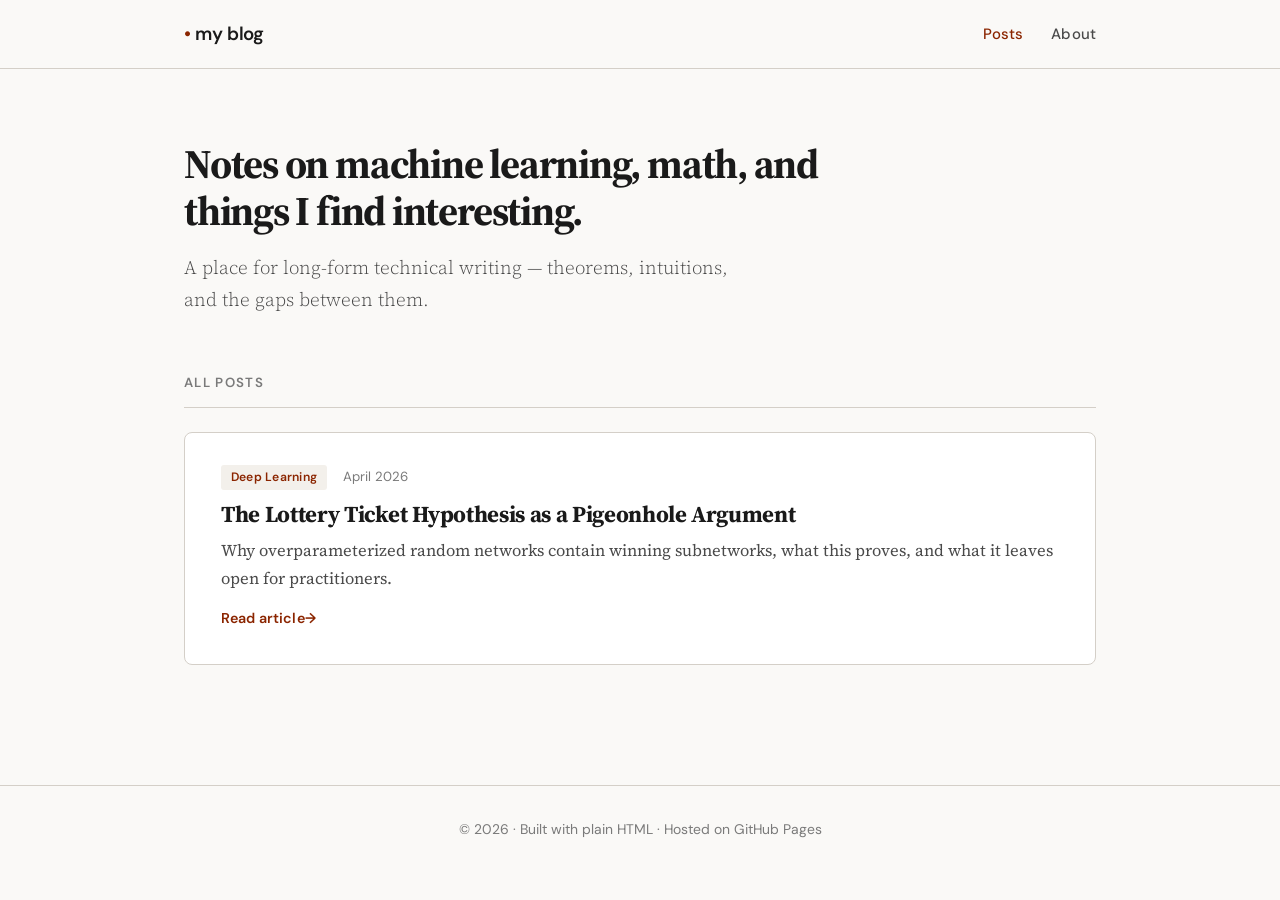
==== index.html @ fd7de135 "Initial blog setup" ====
<!DOCTYPE html>
<html lang="en">
<head>
  <meta charset="UTF-8">
  <meta name="viewport" content="width=device-width, initial-scale=1.0">
  <title>My Blog</title>
  <link rel="stylesheet" href="css/style.css">
</head>
<body>

  <!-- ═══ Header ═══ -->
  <header class="site-header">
    <div class="site-header-inner">
      <a href="index.html" class="site-logo"><span>&bull;</span> my blog</a>
      <nav>
        <ul class="site-nav">
          <li><a href="index.html" class="active">Posts</a></li>
          <li><a href="about.html">About</a></li>
        </ul>
      </nav>
    </div>
  </header>

  <!-- ═══ Hero ═══ -->
  <main class="page-container">
    <section class="hero">
      <h1>Notes on machine learning, math, and things I find interesting.</h1>
      <p>A place for long-form technical writing — theorems, intuitions, and the gaps between them.</p>
    </section>

    <!-- ═══ Posts ═══ -->
    <section class="posts-section">
      <div class="posts-section-title">All Posts</div>

      <!-- POST 1 -->
      <a href="posts/lottery-ticket-hypothesis.html" class="post-card">
        <div class="post-card-meta">
          <span class="post-card-tag">Deep Learning</span>
          <span>April 2026</span>
        </div>
        <h2>The Lottery Ticket Hypothesis as a Pigeonhole Argument</h2>
        <p>Why overparameterized random networks contain winning subnetworks, what this proves, and what it leaves open for practitioners.</p>
        <span class="read-more">Read article</span>
      </a>

      <!--
      ═══════════════════════════════════════════════════
       HOW TO ADD A NEW POST:
       1. Create a new .html file in the posts/ folder
       2. Copy the template from posts/_template.html
       3. Add a new <a class="post-card"> block here
       Example:

      <a href="posts/your-new-post.html" class="post-card">
        <div class="post-card-meta">
          <span class="post-card-tag">Topic</span>
          <span>Month Year</span>
        </div>
        <h2>Your Post Title</h2>
        <p>A short description of the post.</p>
        <span class="read-more">Read article</span>
      </a>
      ═══════════════════════════════════════════════════
      -->

    </section>
  </main>

  <!-- ═══ Footer ═══ -->
  <footer class="site-footer">
    &copy; 2026 &middot; Built with plain HTML &middot; Hosted on GitHub Pages
  </footer>

</body>
</html>
---- css/style.css ----
@import url('https://fonts.googleapis.com/css2?family=Source+Serif+4:ital,opsz,wght@0,8..60,300;0,8..60,400;0,8..60,600;0,8..60,700;1,8..60,300;1,8..60,400&family=JetBrains+Mono:wght@400&family=DM+Sans:wght@400;500;600&display=swap');

/* ── Reset & Variables ─────────────────────────────────── */
:root {
  --bg: #faf9f7;
  --fg: #1a1a1a;
  --fg-secondary: #4a4a4a;
  --fg-muted: #7a7a7a;
  --accent: #8b2500;
  --accent-hover: #a63000;
  --border: #d4cfc8;
  --card-bg: #ffffff;
  --card-shadow: 0 1px 3px rgba(0,0,0,0.04), 0 4px 12px rgba(0,0,0,0.03);
  --card-shadow-hover: 0 2px 8px rgba(0,0,0,0.06), 0 8px 24px rgba(0,0,0,0.06);
  --theorem-bg: #f3f0eb;
  --remark-bg: #eef2f7;
  --warning-bg: #fef3eb;
  --warning-border: #d97706;
  --serif: 'Source Serif 4', 'Georgia', serif;
  --sans: 'DM Sans', system-ui, sans-serif;
  --mono: 'JetBrains Mono', monospace;
  --content-width: 720px;
  --page-width: 960px;
}

*, *::before, *::after { margin: 0; padding: 0; box-sizing: border-box; }

body {
  font-family: var(--serif);
  background: var(--bg);
  color: var(--fg);
  font-size: 17px;
  line-height: 1.72;
  -webkit-font-smoothing: antialiased;
}

a { color: var(--accent); text-decoration: none; transition: color 0.2s; }
a:hover { color: var(--accent-hover); }

/* ── Site Header ───────────────────────────────────────── */
.site-header {
  border-bottom: 1px solid var(--border);
  background: var(--bg);
  position: sticky;
  top: 0;
  z-index: 100;
  backdrop-filter: blur(12px);
  -webkit-backdrop-filter: blur(12px);
}

.site-header-inner {
  max-width: var(--page-width);
  margin: 0 auto;
  padding: 18px 24px;
  display: flex;
  align-items: center;
  justify-content: space-between;
}

.site-logo {
  font-family: var(--sans);
  font-weight: 600;
  font-size: 1.1em;
  color: var(--fg);
  letter-spacing: -0.02em;
}

.site-logo span { color: var(--accent); }

.site-nav {
  display: flex;
  gap: 28px;
  list-style: none;
}

.site-nav a {
  font-family: var(--sans);
  font-size: 0.88em;
  font-weight: 500;
  color: var(--fg-secondary);
  letter-spacing: 0.01em;
  transition: color 0.2s;
}

.site-nav a:hover,
.site-nav a.active { color: var(--accent); }

/* ── Homepage ──────────────────────────────────────────── */
.page-container {
  max-width: var(--page-width);
  margin: 0 auto;
  padding: 0 24px;
}

.hero {
  padding: 72px 0 56px;
  max-width: var(--content-width);
}

.hero h1 {
  font-size: 2.4em;
  font-weight: 700;
  line-height: 1.15;
  letter-spacing: -0.03em;
  margin-bottom: 16px;
}

.hero p {
  font-size: 1.12em;
  color: var(--fg-secondary);
  font-weight: 300;
  line-height: 1.7;
  max-width: 560px;
}

/* ── Post Cards ────────────────────────────────────────── */
.posts-section {
  padding-bottom: 100px;
}

.posts-section-title {
  font-family: var(--sans);
  font-size: 0.78em;
  font-weight: 600;
  text-transform: uppercase;
  letter-spacing: 0.1em;
  color: var(--fg-muted);
  margin-bottom: 24px;
  padding-bottom: 12px;
  border-bottom: 1px solid var(--border);
}

.post-card {
  display: block;
  background: var(--card-bg);
  border: 1px solid var(--border);
  border-radius: 8px;
  padding: 32px 36px;
  margin-bottom: 20px;
  transition: box-shadow 0.25s ease, border-color 0.25s ease, transform 0.25s ease;
  text-decoration: none;
  color: inherit;
}

.post-card:hover {
  box-shadow: var(--card-shadow-hover);
  border-color: #c4b8a8;
  transform: translateY(-2px);
  color: inherit;
}

.post-card-meta {
  font-family: var(--sans);
  font-size: 0.78em;
  color: var(--fg-muted);
  margin-bottom: 10px;
  display: flex;
  gap: 16px;
  align-items: center;
}

.post-card-tag {
  background: var(--theorem-bg);
  color: var(--accent);
  padding: 2px 10px;
  border-radius: 3px;
  font-weight: 600;
  font-size: 0.92em;
  letter-spacing: 0.02em;
}

.post-card h2 {
  font-size: 1.35em;
  font-weight: 700;
  line-height: 1.3;
  letter-spacing: -0.015em;
  margin-bottom: 8px;
  color: var(--fg);
}

.post-card p {
  color: var(--fg-secondary);
  font-size: 0.97em;
  line-height: 1.65;
}

.post-card .read-more {
  display: inline-block;
  margin-top: 14px;
  font-family: var(--sans);
  font-size: 0.84em;
  font-weight: 600;
  color: var(--accent);
  letter-spacing: 0.01em;
}

.post-card .read-more::after {
  content: ' →';
  transition: transform 0.2s;
  display: inline-block;
}

.post-card:hover .read-more::after {
  transform: translateX(4px);
}

/* ── Article Page ──────────────────────────────────────── */
.article-container {
  max-width: var(--content-width);
  margin: 0 auto;
  padding: 60px 24px 120px;
}

.article-header {
  margin-bottom: 48px;
}

.article-back {
  font-family: var(--sans);
  font-size: 0.84em;
  font-weight: 500;
  color: var(--fg-muted);
  display: inline-flex;
  align-items: center;
  gap: 6px;
  margin-bottom: 32px;
  transition: color 0.2s;
}

.article-back:hover { color: var(--accent); }

.article-header h1 {
  font-size: 2em;
  font-weight: 700;
  line-height: 1.2;
  margin-bottom: 8px;
  letter-spacing: -0.02em;
}

.article-header .subtitle {
  font-size: 1.05em;
  font-style: italic;
  color: var(--fg-secondary);
  margin-bottom: 20px;
  font-weight: 300;
}

.article-header .article-meta {
  font-family: var(--sans);
  font-size: 0.82em;
  color: var(--fg-muted);
  display: flex;
  gap: 20px;
}

/* ── Article Content (from your existing styles) ───────── */
.article-content h2 {
  font-size: 1.35em;
  font-weight: 700;
  margin-top: 52px;
  margin-bottom: 16px;
  color: var(--fg);
  letter-spacing: -0.01em;
  padding-bottom: 6px;
  border-bottom: 1px solid var(--border);
}

.article-content h2 .section-num {
  color: var(--accent);
  margin-right: 6px;
}

.article-content h3 {
  font-size: 1.08em;
  font-weight: 600;
  margin-top: 32px;
  margin-bottom: 10px;
}

.article-content p { margin-bottom: 16px; }

.article-content .theorem,
.article-content .definition,
.article-content .remark,
.article-content .warning-box {
  padding: 20px 24px;
  margin: 24px 0;
  border-radius: 4px;
}

.article-content .theorem {
  background: var(--theorem-bg);
  border-left: 3px solid var(--accent);
}

.article-content .theorem-title,
.article-content .definition-title,
.article-content .remark-title,
.article-content .warning-title {
  font-weight: 700;
  font-size: 0.92em;
  text-transform: uppercase;
  letter-spacing: 0.06em;
  margin-bottom: 10px;
}

.article-content .theorem .theorem-title { color: var(--accent); }

.article-content .definition {
  background: var(--theorem-bg);
  border-left: 3px solid #4a6741;
}
.article-content .definition .definition-title { color: #4a6741; }

.article-content .remark {
  background: var(--remark-bg);
  border-left: 3px solid #3b5998;
}
.article-content .remark .remark-title { color: #3b5998; }

.article-content .warning-box {
  background: var(--warning-bg);
  border-left: 3px solid var(--warning-border);
}
.article-content .warning-box .warning-title { color: var(--warning-border); }

.article-content blockquote {
  border-left: 3px solid var(--border);
  padding-left: 20px;
  margin: 20px 0;
  color: var(--fg-secondary);
  font-style: italic;
}

.article-content .equation-block {
  margin: 20px 0;
  overflow-x: auto;
  text-align: center;
  padding: 8px 0;
}

.article-content .ref {
  font-size: 0.88em;
  color: var(--fg-secondary);
}

.article-content .chain {
  text-align: center;
  margin: 24px 0;
  padding: 16px;
  background: var(--theorem-bg);
  border-radius: 4px;
  overflow-x: auto;
}

.article-content .toc {
  background: var(--theorem-bg);
  padding: 20px 28px;
  border-radius: 4px;
  margin: 28px 0 40px;
}

.article-content .toc-title {
  font-weight: 700;
  font-size: 0.88em;
  text-transform: uppercase;
  letter-spacing: 0.06em;
  margin-bottom: 10px;
  color: var(--accent);
}

.article-content .toc ol {
  list-style: none;
  counter-reset: toc-counter;
  padding-left: 0;
}

.article-content .toc li {
  counter-increment: toc-counter;
  margin-bottom: 4px;
  font-size: 0.95em;
  color: var(--fg-secondary);
}

.article-content .toc li::before {
  content: counter(toc-counter) ". ";
  color: var(--accent);
  font-weight: 600;
}

.article-content .references {
  margin-top: 52px;
  padding-top: 20px;
  border-top: 1px solid var(--border);
  font-size: 0.9em;
  line-height: 1.65;
  color: var(--fg-secondary);
}

.article-content .references p { margin-bottom: 8px; }
.article-content .references .ref-key { font-weight: 600; color: var(--fg); }

em { font-style: italic; }
strong { font-weight: 600; }

.katex-display { margin: 12px 0 !important; }
.katex { font-size: 1.05em; }

/* ── Footer ────────────────────────────────────────────── */
.site-footer {
  border-top: 1px solid var(--border);
  padding: 32px 24px;
  text-align: center;
  font-family: var(--sans);
  font-size: 0.82em;
  color: var(--fg-muted);
}

/* ── Responsive ────────────────────────────────────────── */
@media (max-width: 600px) {
  .hero { padding: 48px 0 36px; }
  .hero h1 { font-size: 1.8em; }
  .article-container { padding: 32px 16px 80px; }
  .article-header h1 { font-size: 1.6em; }
  .article-content h2 { font-size: 1.15em; }
  body { font-size: 16px; }
  .article-content .theorem,
  .article-content .definition,
  .article-content .remark,
  .article-content .warning-box { padding: 16px; }
  .post-card { padding: 24px 20px; }
  .site-nav { gap: 16px; }
}
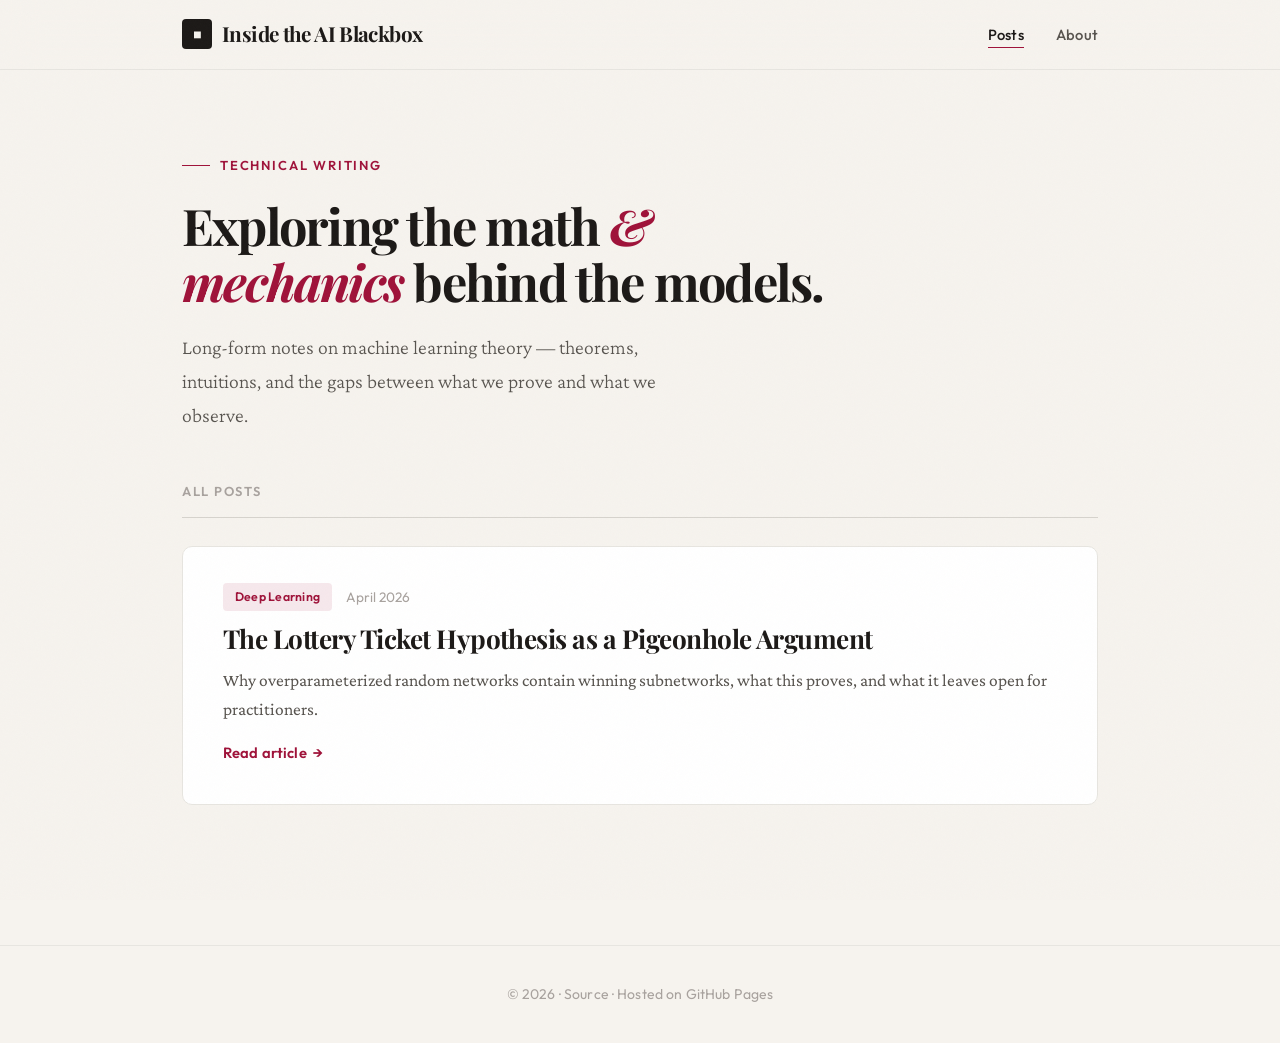
==== commit d56082ac: "New blog setup" ====
--- a/index.html
+++ b/index.html
@@ -3,7 +3,7 @@
 <head>
   <meta charset="UTF-8">
   <meta name="viewport" content="width=device-width, initial-scale=1.0">
-  <title>My Blog</title>
+  <title>Inside the AI Blackbox</title>
   <link rel="stylesheet" href="css/style.css">
 </head>
 <body>
@@ -11,7 +11,10 @@
   <!-- ═══ Header ═══ -->
   <header class="site-header">
     <div class="site-header-inner">
-      <a href="index.html" class="site-logo"><span>&bull;</span> my blog</a>
+      <a href="index.html" class="site-logo">
+        <span class="logo-box">■</span>
+        Inside the AI Blackbox
+      </a>
       <nav>
         <ul class="site-nav">
           <li><a href="index.html" class="active">Posts</a></li>
@@ -24,8 +27,9 @@
   <!-- ═══ Hero ═══ -->
   <main class="page-container">
     <section class="hero">
-      <h1>Notes on machine learning, math, and things I find interesting.</h1>
-      <p>A place for long-form technical writing — theorems, intuitions, and the gaps between them.</p>
+      <div class="hero-label">Technical Writing</div>
+      <h1>Exploring the math <em>&amp; mechanics</em> behind the models.</h1>
+      <p>Long-form notes on machine learning theory — theorems, intuitions, and the gaps between what we prove and what we observe.</p>
     </section>
 
     <!-- ═══ Posts ═══ -->
@@ -40,15 +44,16 @@
         </div>
         <h2>The Lottery Ticket Hypothesis as a Pigeonhole Argument</h2>
         <p>Why overparameterized random networks contain winning subnetworks, what this proves, and what it leaves open for practitioners.</p>
-        <span class="read-more">Read article</span>
+        <span class="read-more">Read article <span class="arrow">→</span></span>
       </a>
 
       <!--
       ═══════════════════════════════════════════════════
        HOW TO ADD A NEW POST:
        1. Create a new .html file in the posts/ folder
-       2. Copy the template from posts/_template.html
-       3. Add a new <a class="post-card"> block here
+          (copy posts/_template.html as a starting point)
+       2. Add a new <a class="post-card"> block here
+
        Example:
 
       <a href="posts/your-new-post.html" class="post-card">
@@ -58,7 +63,7 @@
         </div>
         <h2>Your Post Title</h2>
         <p>A short description of the post.</p>
-        <span class="read-more">Read article</span>
+        <span class="read-more">Read article <span class="arrow">→</span></span>
       </a>
       ═══════════════════════════════════════════════════
       -->
@@ -68,8 +73,9 @@
 
   <!-- ═══ Footer ═══ -->
   <footer class="site-footer">
-    &copy; 2026 &middot; Built with plain HTML &middot; Hosted on GitHub Pages
+    &copy; 2026 · <a href="https://github.com/masrour-aymane/inside-the-ai-blackbox">Source</a> · Hosted on GitHub Pages
   </footer>
 
+  <script src="js/main.js"></script>
 </body>
 </html>
--- a/css/style.css
+++ b/css/style.css
@@ -1,268 +1,452 @@
-@import url('https://fonts.googleapis.com/css2?family=Source+Serif+4:ital,opsz,wght@0,8..60,300;0,8..60,400;0,8..60,600;0,8..60,700;1,8..60,300;1,8..60,400&family=JetBrains+Mono:wght@400&family=DM+Sans:wght@400;500;600&display=swap');
-
-/* ── Reset & Variables ─────────────────────────────────── */
+@import url('https://fonts.googleapis.com/css2?family=Playfair+Display:ital,wght@0,400;0,600;0,700;0,800;1,400;1,600&family=Crimson+Pro:ital,wght@0,300;0,400;0,500;0,600;1,300;1,400&family=JetBrains+Mono:wght@400;500&family=Outfit:wght@400;500;600&display=swap');
+
+/* ══════════════════════════════════════════════════════════
+   DESIGN TOKENS
+   ══════════════════════════════════════════════════════════ */
 :root {
-  --bg: #faf9f7;
-  --fg: #1a1a1a;
-  --fg-secondary: #4a4a4a;
-  --fg-muted: #7a7a7a;
-  --accent: #8b2500;
-  --accent-hover: #a63000;
-  --border: #d4cfc8;
-  --card-bg: #ffffff;
-  --card-shadow: 0 1px 3px rgba(0,0,0,0.04), 0 4px 12px rgba(0,0,0,0.03);
-  --card-shadow-hover: 0 2px 8px rgba(0,0,0,0.06), 0 8px 24px rgba(0,0,0,0.06);
-  --theorem-bg: #f3f0eb;
-  --remark-bg: #eef2f7;
-  --warning-bg: #fef3eb;
-  --warning-border: #d97706;
-  --serif: 'Source Serif 4', 'Georgia', serif;
-  --sans: 'DM Sans', system-ui, sans-serif;
-  --mono: 'JetBrains Mono', monospace;
-  --content-width: 720px;
-  --page-width: 960px;
-}
-
+  /* --- Palette: warm parchment + deep ink --- */
+  --bg:             #f6f3ee;
+  --bg-warm:        #efe9df;
+  --bg-card:        #ffffff;
+  --fg:             #1c1917;
+  --fg-secondary:   #57534e;
+  --fg-muted:       #a8a29e;
+  --accent:         #9f1239;
+  --accent-soft:    #9f123918;
+  --accent-hover:   #be123c;
+  --green:          #3f6212;
+  --green-soft:     #3f621215;
+  --blue:           #1e3a5f;
+  --blue-soft:      #1e3a5f12;
+  --amber:          #b45309;
+  --amber-soft:     #b4530912;
+  --border:         #d6d3cd;
+  --border-light:   #e7e5e0;
+
+  /* --- Typography --- */
+  --display:  'Playfair Display', Georgia, serif;
+  --body:     'Crimson Pro', Georgia, serif;
+  --sans:     'Outfit', system-ui, sans-serif;
+  --mono:     'JetBrains Mono', monospace;
+
+  /* --- Layout --- */
+  --content-w:  720px;
+  --page-w:     980px;
+
+  /* --- Shadows --- */
+  --shadow-sm:   0 1px 2px rgba(28,25,23,0.04);
+  --shadow-md:   0 2px 8px rgba(28,25,23,0.05), 0 8px 24px rgba(28,25,23,0.04);
+  --shadow-lg:   0 4px 12px rgba(28,25,23,0.06), 0 12px 36px rgba(28,25,23,0.06);
+
+  /* --- Motion --- */
+  --ease-out: cubic-bezier(0.22, 1, 0.36, 1);
+  --ease-spring: cubic-bezier(0.34, 1.56, 0.64, 1);
+}
+
+/* ══════════════════════════════════════════════════════════
+   RESET & BASE
+   ══════════════════════════════════════════════════════════ */
 *, *::before, *::after { margin: 0; padding: 0; box-sizing: border-box; }
 
+html { scroll-behavior: smooth; }
+
 body {
-  font-family: var(--serif);
+  font-family: var(--body);
   background: var(--bg);
   color: var(--fg);
-  font-size: 17px;
-  line-height: 1.72;
+  font-size: 18px;
+  line-height: 1.78;
   -webkit-font-smoothing: antialiased;
-}
-
-a { color: var(--accent); text-decoration: none; transition: color 0.2s; }
+  -moz-osx-font-smoothing: grayscale;
+  overflow-x: hidden;
+}
+
+/* Grain texture overlay */
+body::before {
+  content: '';
+  position: fixed;
+  inset: 0;
+  z-index: 9999;
+  pointer-events: none;
+  opacity: 0.025;
+  background-image: url("data:image/svg+xml,%3Csvg viewBox='0 0 256 256' xmlns='http://www.w3.org/2000/svg'%3E%3Cfilter id='n'%3E%3CfeTurbulence type='fractalNoise' baseFrequency='0.9' numOctaves='4' stitchTiles='stitch'/%3E%3C/filter%3E%3Crect width='100%25' height='100%25' filter='url(%23n)'/%3E%3C/svg%3E");
+  background-repeat: repeat;
+  background-size: 180px;
+}
+
+a {
+  color: var(--accent);
+  text-decoration: none;
+  transition: color 0.2s var(--ease-out);
+}
 a:hover { color: var(--accent-hover); }
 
-/* ── Site Header ───────────────────────────────────────── */
+::selection {
+  background: var(--accent);
+  color: #fff;
+}
+
+/* ══════════════════════════════════════════════════════════
+   READING PROGRESS BAR
+   ══════════════════════════════════════════════════════════ */
+.reading-progress {
+  position: fixed;
+  top: 0;
+  left: 0;
+  height: 3px;
+  background: var(--accent);
+  z-index: 1000;
+  width: 0%;
+  transition: width 0.1s linear;
+}
+
+/* ══════════════════════════════════════════════════════════
+   SITE HEADER
+   ══════════════════════════════════════════════════════════ */
 .site-header {
-  border-bottom: 1px solid var(--border);
-  background: var(--bg);
   position: sticky;
   top: 0;
-  z-index: 100;
-  backdrop-filter: blur(12px);
-  -webkit-backdrop-filter: blur(12px);
+  z-index: 500;
+  background: rgba(246, 243, 238, 0.88);
+  backdrop-filter: blur(16px) saturate(1.4);
+  -webkit-backdrop-filter: blur(16px) saturate(1.4);
+  border-bottom: 1px solid var(--border-light);
+  transition: box-shadow 0.3s var(--ease-out);
+}
+
+.site-header.scrolled {
+  box-shadow: 0 1px 12px rgba(28,25,23,0.06);
 }
 
 .site-header-inner {
-  max-width: var(--page-width);
+  max-width: var(--page-w);
   margin: 0 auto;
-  padding: 18px 24px;
+  padding: 16px 32px;
   display: flex;
   align-items: center;
   justify-content: space-between;
 }
 
 .site-logo {
-  font-family: var(--sans);
-  font-weight: 600;
-  font-size: 1.1em;
+  font-family: var(--display);
+  font-weight: 700;
+  font-size: 1.15em;
   color: var(--fg);
-  letter-spacing: -0.02em;
-}
-
-.site-logo span { color: var(--accent); }
+  letter-spacing: -0.03em;
+  display: flex;
+  align-items: center;
+  gap: 10px;
+}
+
+.site-logo .logo-box {
+  display: inline-flex;
+  align-items: center;
+  justify-content: center;
+  width: 30px;
+  height: 30px;
+  background: var(--fg);
+  color: var(--bg);
+  font-family: var(--mono);
+  font-size: 0.55em;
+  font-weight: 500;
+  border-radius: 4px;
+  letter-spacing: 0;
+  line-height: 1;
+  transition: transform 0.3s var(--ease-spring), background 0.3s;
+}
+
+.site-logo:hover .logo-box {
+  transform: rotate(-6deg) scale(1.08);
+  background: var(--accent);
+}
 
 .site-nav {
   display: flex;
-  gap: 28px;
+  gap: 32px;
   list-style: none;
 }
 
 .site-nav a {
   font-family: var(--sans);
-  font-size: 0.88em;
+  font-size: 0.82em;
   font-weight: 500;
   color: var(--fg-secondary);
-  letter-spacing: 0.01em;
-  transition: color 0.2s;
+  letter-spacing: 0.015em;
+  position: relative;
+  transition: color 0.25s;
+}
+
+.site-nav a::after {
+  content: '';
+  position: absolute;
+  bottom: -4px;
+  left: 0;
+  width: 0;
+  height: 1.5px;
+  background: var(--accent);
+  transition: width 0.3s var(--ease-out);
 }
 
 .site-nav a:hover,
-.site-nav a.active { color: var(--accent); }
-
-/* ── Homepage ──────────────────────────────────────────── */
+.site-nav a.active { color: var(--fg); }
+
+.site-nav a:hover::after,
+.site-nav a.active::after { width: 100%; }
+
+/* ══════════════════════════════════════════════════════════
+   HERO (Homepage)
+   ══════════════════════════════════════════════════════════ */
 .page-container {
-  max-width: var(--page-width);
+  max-width: var(--page-w);
   margin: 0 auto;
-  padding: 0 24px;
+  padding: 0 32px;
 }
 
 .hero {
-  padding: 72px 0 56px;
-  max-width: var(--content-width);
+  padding: 84px 0 48px;
+  max-width: 680px;
+  animation: fadeUp 0.7s var(--ease-out) both;
+}
+
+.hero-label {
+  font-family: var(--sans);
+  font-size: 0.72em;
+  font-weight: 600;
+  text-transform: uppercase;
+  letter-spacing: 0.14em;
+  color: var(--accent);
+  margin-bottom: 20px;
+  display: flex;
+  align-items: center;
+  gap: 10px;
+}
+
+.hero-label::before {
+  content: '';
+  display: block;
+  width: 28px;
+  height: 1.5px;
+  background: var(--accent);
 }
 
 .hero h1 {
-  font-size: 2.4em;
+  font-family: var(--display);
+  font-size: 2.8em;
   font-weight: 700;
-  line-height: 1.15;
-  letter-spacing: -0.03em;
-  margin-bottom: 16px;
+  line-height: 1.12;
+  letter-spacing: -0.035em;
+  margin-bottom: 20px;
+  color: var(--fg);
+}
+
+.hero h1 em {
+  font-style: italic;
+  color: var(--accent);
 }
 
 .hero p {
-  font-size: 1.12em;
+  font-size: 1.1em;
   color: var(--fg-secondary);
   font-weight: 300;
-  line-height: 1.7;
-  max-width: 560px;
-}
-
-/* ── Post Cards ────────────────────────────────────────── */
+  line-height: 1.72;
+  max-width: 520px;
+}
+
+/* ══════════════════════════════════════════════════════════
+   POST CARDS
+   ══════════════════════════════════════════════════════════ */
 .posts-section {
-  padding-bottom: 100px;
+  padding-bottom: 120px;
 }
 
 .posts-section-title {
   font-family: var(--sans);
-  font-size: 0.78em;
+  font-size: 0.72em;
   font-weight: 600;
   text-transform: uppercase;
-  letter-spacing: 0.1em;
+  letter-spacing: 0.12em;
   color: var(--fg-muted);
-  margin-bottom: 24px;
-  padding-bottom: 12px;
+  margin-bottom: 28px;
+  padding-bottom: 14px;
   border-bottom: 1px solid var(--border);
 }
 
 .post-card {
   display: block;
-  background: var(--card-bg);
-  border: 1px solid var(--border);
-  border-radius: 8px;
-  padding: 32px 36px;
+  background: var(--bg-card);
+  border: 1px solid var(--border-light);
+  border-radius: 10px;
+  padding: 36px 40px;
   margin-bottom: 20px;
-  transition: box-shadow 0.25s ease, border-color 0.25s ease, transform 0.25s ease;
   text-decoration: none;
   color: inherit;
+  position: relative;
+  overflow: hidden;
+  transition: transform 0.35s var(--ease-out),
+              box-shadow 0.35s var(--ease-out),
+              border-color 0.35s var(--ease-out);
+  animation: fadeUp 0.7s var(--ease-out) both;
+  animation-delay: 0.15s;
+}
+
+.post-card::before {
+  content: '';
+  position: absolute;
+  top: 0;
+  left: 0;
+  width: 4px;
+  height: 0;
+  background: var(--accent);
+  border-radius: 0 2px 2px 0;
+  transition: height 0.4s var(--ease-out);
 }
 
 .post-card:hover {
-  box-shadow: var(--card-shadow-hover);
-  border-color: #c4b8a8;
-  transform: translateY(-2px);
+  transform: translateY(-3px);
+  box-shadow: var(--shadow-lg);
+  border-color: var(--border);
   color: inherit;
 }
 
+.post-card:hover::before {
+  height: 100%;
+}
+
 .post-card-meta {
   font-family: var(--sans);
-  font-size: 0.78em;
+  font-size: 0.76em;
   color: var(--fg-muted);
+  margin-bottom: 12px;
+  display: flex;
+  gap: 14px;
+  align-items: center;
+}
+
+.post-card-tag {
+  background: var(--accent-soft);
+  color: var(--accent);
+  padding: 3px 12px;
+  border-radius: 4px;
+  font-weight: 600;
+  font-size: 0.9em;
+  letter-spacing: 0.02em;
+}
+
+.post-card h2 {
+  font-family: var(--display);
+  font-size: 1.45em;
+  font-weight: 700;
+  line-height: 1.25;
+  letter-spacing: -0.02em;
   margin-bottom: 10px;
-  display: flex;
-  gap: 16px;
+  color: var(--fg);
+  transition: color 0.25s;
+}
+
+.post-card:hover h2 { color: var(--accent); }
+
+.post-card p {
+  color: var(--fg-secondary);
+  font-size: 0.97em;
+  line-height: 1.68;
+}
+
+.post-card .read-more {
+  display: inline-flex;
   align-items: center;
-}
-
-.post-card-tag {
-  background: var(--theorem-bg);
-  color: var(--accent);
-  padding: 2px 10px;
-  border-radius: 3px;
-  font-weight: 600;
-  font-size: 0.92em;
-  letter-spacing: 0.02em;
-}
-
-.post-card h2 {
-  font-size: 1.35em;
-  font-weight: 700;
-  line-height: 1.3;
-  letter-spacing: -0.015em;
-  margin-bottom: 8px;
-  color: var(--fg);
-}
-
-.post-card p {
-  color: var(--fg-secondary);
-  font-size: 0.97em;
-  line-height: 1.65;
-}
-
-.post-card .read-more {
+  gap: 6px;
+  margin-top: 16px;
+  font-family: var(--sans);
+  font-size: 0.82em;
+  font-weight: 600;
+  color: var(--accent);
+  letter-spacing: 0.01em;
+}
+
+.post-card .read-more .arrow {
   display: inline-block;
-  margin-top: 14px;
-  font-family: var(--sans);
-  font-size: 0.84em;
-  font-weight: 600;
-  color: var(--accent);
-  letter-spacing: 0.01em;
-}
-
-.post-card .read-more::after {
-  content: ' →';
-  transition: transform 0.2s;
-  display: inline-block;
-}
-
-.post-card:hover .read-more::after {
-  transform: translateX(4px);
-}
-
-/* ── Article Page ──────────────────────────────────────── */
+  transition: transform 0.3s var(--ease-spring);
+}
+
+.post-card:hover .read-more .arrow {
+  transform: translateX(5px);
+}
+
+/* ══════════════════════════════════════════════════════════
+   ARTICLE PAGE
+   ══════════════════════════════════════════════════════════ */
 .article-container {
-  max-width: var(--content-width);
+  max-width: var(--content-w);
   margin: 0 auto;
-  padding: 60px 24px 120px;
+  padding: 48px 24px 140px;
 }
 
 .article-header {
-  margin-bottom: 48px;
+  margin-bottom: 52px;
+  animation: fadeUp 0.6s var(--ease-out) both;
 }
 
 .article-back {
   font-family: var(--sans);
-  font-size: 0.84em;
+  font-size: 0.82em;
   font-weight: 500;
   color: var(--fg-muted);
   display: inline-flex;
   align-items: center;
-  gap: 6px;
-  margin-bottom: 32px;
-  transition: color 0.2s;
-}
-
-.article-back:hover { color: var(--accent); }
+  gap: 8px;
+  margin-bottom: 36px;
+  transition: color 0.25s, gap 0.25s var(--ease-spring);
+}
+
+.article-back:hover {
+  color: var(--accent);
+  gap: 12px;
+}
 
 .article-header h1 {
-  font-size: 2em;
+  font-family: var(--display);
+  font-size: 2.3em;
   font-weight: 700;
-  line-height: 1.2;
-  margin-bottom: 8px;
-  letter-spacing: -0.02em;
+  line-height: 1.15;
+  margin-bottom: 12px;
+  letter-spacing: -0.03em;
 }
 
 .article-header .subtitle {
-  font-size: 1.05em;
+  font-family: var(--body);
+  font-size: 1.1em;
   font-style: italic;
   color: var(--fg-secondary);
-  margin-bottom: 20px;
+  margin-bottom: 24px;
   font-weight: 300;
+  line-height: 1.65;
 }
 
 .article-header .article-meta {
   font-family: var(--sans);
-  font-size: 0.82em;
+  font-size: 0.8em;
   color: var(--fg-muted);
   display: flex;
   gap: 20px;
-}
-
-/* ── Article Content (from your existing styles) ───────── */
+  padding-top: 20px;
+  border-top: 1px solid var(--border-light);
+}
+
+/* ── Article Content ─────────────────────────────────────── */
+.article-content {
+  animation: fadeUp 0.7s var(--ease-out) 0.12s both;
+}
+
 .article-content h2 {
-  font-size: 1.35em;
+  font-family: var(--display);
+  font-size: 1.4em;
   font-weight: 700;
-  margin-top: 52px;
-  margin-bottom: 16px;
+  margin-top: 56px;
+  margin-bottom: 18px;
   color: var(--fg);
-  letter-spacing: -0.01em;
-  padding-bottom: 6px;
-  border-bottom: 1px solid var(--border);
+  letter-spacing: -0.015em;
+  padding-bottom: 8px;
+  border-bottom: 1px solid var(--border-light);
 }
 
 .article-content h2 .section-num {
@@ -271,72 +455,78 @@
 }
 
 .article-content h3 {
-  font-size: 1.08em;
-  font-weight: 600;
-  margin-top: 32px;
-  margin-bottom: 10px;
-}
-
-.article-content p { margin-bottom: 16px; }
-
+  font-family: var(--display);
+  font-size: 1.1em;
+  font-weight: 600;
+  margin-top: 36px;
+  margin-bottom: 12px;
+}
+
+.article-content p { margin-bottom: 18px; }
+
+/* Callout boxes */
 .article-content .theorem,
 .article-content .definition,
 .article-content .remark,
 .article-content .warning-box {
-  padding: 20px 24px;
-  margin: 24px 0;
-  border-radius: 4px;
+  padding: 24px 28px;
+  margin: 28px 0;
+  border-radius: 6px;
+  border-left-width: 3px;
+  border-left-style: solid;
 }
 
 .article-content .theorem {
-  background: var(--theorem-bg);
-  border-left: 3px solid var(--accent);
+  background: var(--accent-soft);
+  border-left-color: var(--accent);
 }
 
 .article-content .theorem-title,
 .article-content .definition-title,
 .article-content .remark-title,
 .article-content .warning-title {
-  font-weight: 700;
-  font-size: 0.92em;
+  font-family: var(--sans);
+  font-weight: 600;
+  font-size: 0.78em;
   text-transform: uppercase;
-  letter-spacing: 0.06em;
-  margin-bottom: 10px;
+  letter-spacing: 0.08em;
+  margin-bottom: 12px;
 }
 
 .article-content .theorem .theorem-title { color: var(--accent); }
 
 .article-content .definition {
-  background: var(--theorem-bg);
-  border-left: 3px solid #4a6741;
-}
-.article-content .definition .definition-title { color: #4a6741; }
+  background: var(--green-soft);
+  border-left-color: var(--green);
+}
+.article-content .definition .definition-title { color: var(--green); }
 
 .article-content .remark {
-  background: var(--remark-bg);
-  border-left: 3px solid #3b5998;
-}
-.article-content .remark .remark-title { color: #3b5998; }
+  background: var(--blue-soft);
+  border-left-color: var(--blue);
+}
+.article-content .remark .remark-title { color: var(--blue); }
 
 .article-content .warning-box {
-  background: var(--warning-bg);
-  border-left: 3px solid var(--warning-border);
-}
-.article-content .warning-box .warning-title { color: var(--warning-border); }
+  background: var(--amber-soft);
+  border-left-color: var(--amber);
+}
+.article-content .warning-box .warning-title { color: var(--amber); }
 
 .article-content blockquote {
   border-left: 3px solid var(--border);
-  padding-left: 20px;
-  margin: 20px 0;
+  padding-left: 24px;
+  margin: 24px 0;
   color: var(--fg-secondary);
   font-style: italic;
+  font-size: 1.02em;
 }
 
 .article-content .equation-block {
-  margin: 20px 0;
+  margin: 24px 0;
   overflow-x: auto;
   text-align: center;
-  padding: 8px 0;
+  padding: 10px 0;
 }
 
 .article-content .ref {
@@ -346,26 +536,29 @@
 
 .article-content .chain {
   text-align: center;
-  margin: 24px 0;
-  padding: 16px;
-  background: var(--theorem-bg);
-  border-radius: 4px;
+  margin: 28px 0;
+  padding: 18px;
+  background: var(--bg-warm);
+  border-radius: 6px;
   overflow-x: auto;
 }
 
+/* TOC */
 .article-content .toc {
-  background: var(--theorem-bg);
-  padding: 20px 28px;
-  border-radius: 4px;
-  margin: 28px 0 40px;
+  background: var(--bg-warm);
+  padding: 24px 32px;
+  border-radius: 8px;
+  margin: 32px 0 44px;
+  border: 1px solid var(--border-light);
 }
 
 .article-content .toc-title {
-  font-weight: 700;
-  font-size: 0.88em;
+  font-family: var(--sans);
+  font-weight: 600;
+  font-size: 0.74em;
   text-transform: uppercase;
-  letter-spacing: 0.06em;
-  margin-bottom: 10px;
+  letter-spacing: 0.1em;
+  margin-bottom: 14px;
   color: var(--accent);
 }
 
@@ -377,57 +570,106 @@
 
 .article-content .toc li {
   counter-increment: toc-counter;
-  margin-bottom: 4px;
-  font-size: 0.95em;
-  color: var(--fg-secondary);
+  margin-bottom: 5px;
+  font-size: 0.94em;
+  color: var(--fg-secondary);
+  line-height: 1.55;
 }
 
 .article-content .toc li::before {
-  content: counter(toc-counter) ". ";
-  color: var(--accent);
-  font-weight: 600;
-}
-
+  content: counter(toc-counter) ".";
+  color: var(--accent);
+  font-weight: 600;
+  font-family: var(--sans);
+  font-size: 0.85em;
+  margin-right: 8px;
+  display: inline-block;
+  width: 1.6em;
+}
+
+/* References */
 .article-content .references {
-  margin-top: 52px;
-  padding-top: 20px;
+  margin-top: 60px;
+  padding-top: 24px;
   border-top: 1px solid var(--border);
-  font-size: 0.9em;
+  font-size: 0.88em;
   line-height: 1.65;
   color: var(--fg-secondary);
 }
 
-.article-content .references p { margin-bottom: 8px; }
-.article-content .references .ref-key { font-weight: 600; color: var(--fg); }
+.article-content .references p { margin-bottom: 10px; }
+
+.article-content .references .ref-key {
+  font-weight: 600;
+  color: var(--fg);
+}
 
 em { font-style: italic; }
 strong { font-weight: 600; }
 
-.katex-display { margin: 12px 0 !important; }
+.katex-display { margin: 14px 0 !important; }
 .katex { font-size: 1.05em; }
 
-/* ── Footer ────────────────────────────────────────────── */
+/* ══════════════════════════════════════════════════════════
+   FOOTER
+   ══════════════════════════════════════════════════════════ */
 .site-footer {
-  border-top: 1px solid var(--border);
-  padding: 32px 24px;
+  border-top: 1px solid var(--border-light);
+  padding: 36px 32px;
   text-align: center;
   font-family: var(--sans);
-  font-size: 0.82em;
+  font-size: 0.78em;
   color: var(--fg-muted);
-}
-
-/* ── Responsive ────────────────────────────────────────── */
-@media (max-width: 600px) {
-  .hero { padding: 48px 0 36px; }
-  .hero h1 { font-size: 1.8em; }
-  .article-container { padding: 32px 16px 80px; }
-  .article-header h1 { font-size: 1.6em; }
-  .article-content h2 { font-size: 1.15em; }
-  body { font-size: 16px; }
+  letter-spacing: 0.01em;
+}
+
+.site-footer a { color: var(--fg-muted); }
+.site-footer a:hover { color: var(--accent); }
+
+/* ══════════════════════════════════════════════════════════
+   ANIMATIONS
+   ══════════════════════════════════════════════════════════ */
+@keyframes fadeUp {
+  from {
+    opacity: 0;
+    transform: translateY(18px);
+  }
+  to {
+    opacity: 1;
+    transform: translateY(0);
+  }
+}
+
+/* Stagger post cards */
+.post-card:nth-child(2)  { animation-delay: 0.25s; }
+.post-card:nth-child(3)  { animation-delay: 0.35s; }
+.post-card:nth-child(4)  { animation-delay: 0.45s; }
+.post-card:nth-child(5)  { animation-delay: 0.55s; }
+
+/* ══════════════════════════════════════════════════════════
+   RESPONSIVE
+   ══════════════════════════════════════════════════════════ */
+@media (max-width: 768px) {
+  .page-container,
+  .site-header-inner { padding-left: 20px; padding-right: 20px; }
+  .hero { padding: 52px 0 32px; }
+  .hero h1 { font-size: 2em; }
+  .hero p { font-size: 1em; }
+  .post-card { padding: 28px 24px; }
+  .post-card h2 { font-size: 1.25em; }
+  .article-container { padding: 36px 20px 100px; }
+  .article-header h1 { font-size: 1.75em; }
+  .article-content h2 { font-size: 1.2em; margin-top: 44px; }
+  body { font-size: 17px; }
   .article-content .theorem,
   .article-content .definition,
   .article-content .remark,
-  .article-content .warning-box { padding: 16px; }
-  .post-card { padding: 24px 20px; }
-  .site-nav { gap: 16px; }
-}
+  .article-content .warning-box { padding: 18px 20px; }
+  .site-nav { gap: 20px; }
+}
+
+@media (max-width: 480px) {
+  .hero h1 { font-size: 1.65em; }
+  .site-logo { font-size: 1em; }
+  .post-card { padding: 22px 18px; }
+}
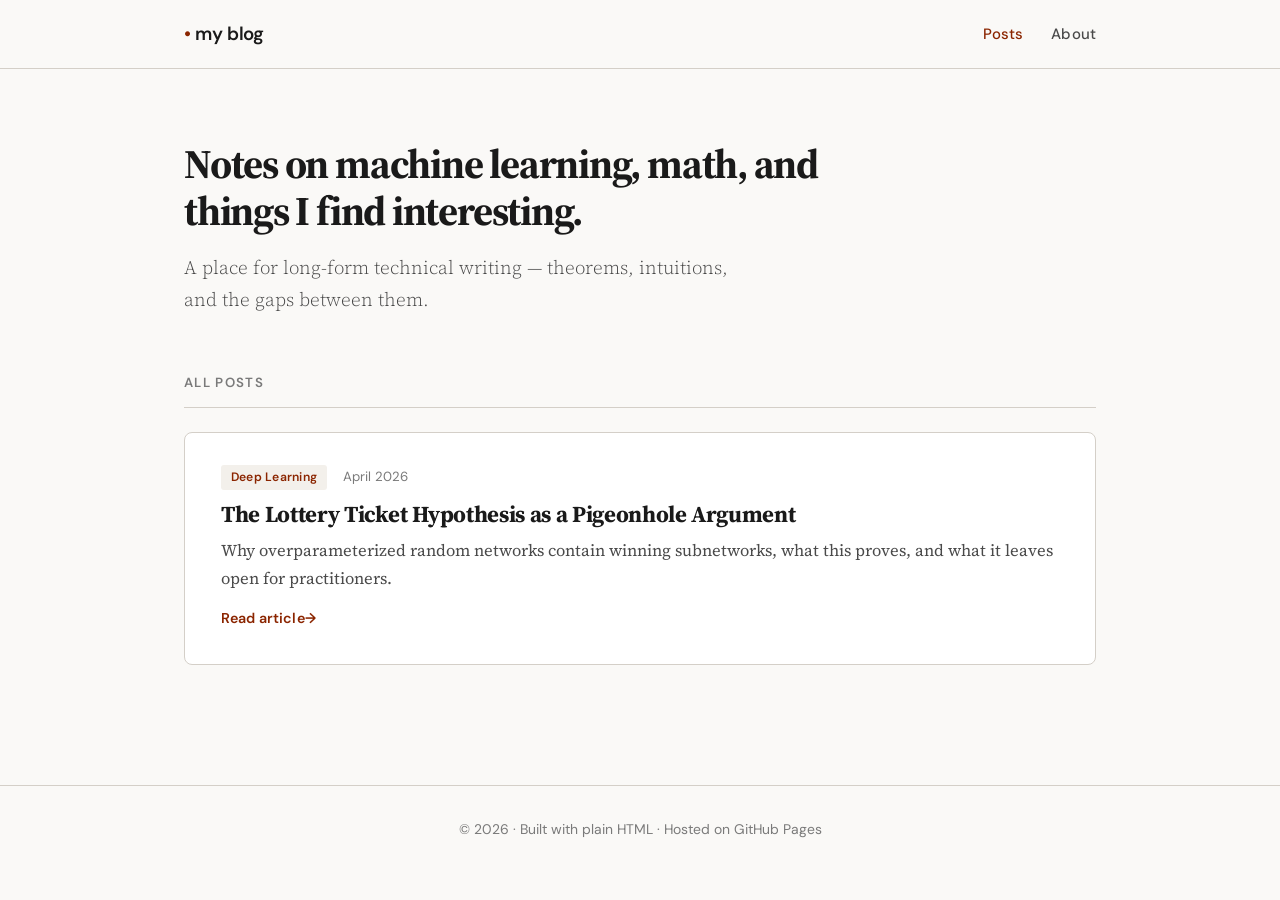
==== commit 40356f7e: "Revert "New blog setup" This reverts commit d56082acf5f109723e8428f77530349dce67a028." ====
--- a/index.html
+++ b/index.html
@@ -3,7 +3,7 @@
 <head>
   <meta charset="UTF-8">
   <meta name="viewport" content="width=device-width, initial-scale=1.0">
-  <title>Inside the AI Blackbox</title>
+  <title>My Blog</title>
   <link rel="stylesheet" href="css/style.css">
 </head>
 <body>
@@ -11,10 +11,7 @@
   <!-- ═══ Header ═══ -->
   <header class="site-header">
     <div class="site-header-inner">
-      <a href="index.html" class="site-logo">
-        <span class="logo-box">■</span>
-        Inside the AI Blackbox
-      </a>
+      <a href="index.html" class="site-logo"><span>&bull;</span> my blog</a>
       <nav>
         <ul class="site-nav">
           <li><a href="index.html" class="active">Posts</a></li>
@@ -27,9 +24,8 @@
   <!-- ═══ Hero ═══ -->
   <main class="page-container">
     <section class="hero">
-      <div class="hero-label">Technical Writing</div>
-      <h1>Exploring the math <em>&amp; mechanics</em> behind the models.</h1>
-      <p>Long-form notes on machine learning theory — theorems, intuitions, and the gaps between what we prove and what we observe.</p>
+      <h1>Notes on machine learning, math, and things I find interesting.</h1>
+      <p>A place for long-form technical writing — theorems, intuitions, and the gaps between them.</p>
     </section>
 
     <!-- ═══ Posts ═══ -->
@@ -44,16 +40,15 @@
         </div>
         <h2>The Lottery Ticket Hypothesis as a Pigeonhole Argument</h2>
         <p>Why overparameterized random networks contain winning subnetworks, what this proves, and what it leaves open for practitioners.</p>
-        <span class="read-more">Read article <span class="arrow">→</span></span>
+        <span class="read-more">Read article</span>
       </a>
 
       <!--
       ═══════════════════════════════════════════════════
        HOW TO ADD A NEW POST:
        1. Create a new .html file in the posts/ folder
-          (copy posts/_template.html as a starting point)
-       2. Add a new <a class="post-card"> block here
-
+       2. Copy the template from posts/_template.html
+       3. Add a new <a class="post-card"> block here
        Example:
 
       <a href="posts/your-new-post.html" class="post-card">
@@ -63,7 +58,7 @@
         </div>
         <h2>Your Post Title</h2>
         <p>A short description of the post.</p>
-        <span class="read-more">Read article <span class="arrow">→</span></span>
+        <span class="read-more">Read article</span>
       </a>
       ═══════════════════════════════════════════════════
       -->
@@ -73,9 +68,8 @@
 
   <!-- ═══ Footer ═══ -->
   <footer class="site-footer">
-    &copy; 2026 · <a href="https://github.com/masrour-aymane/inside-the-ai-blackbox">Source</a> · Hosted on GitHub Pages
+    &copy; 2026 &middot; Built with plain HTML &middot; Hosted on GitHub Pages
   </footer>
 
-  <script src="js/main.js"></script>
 </body>
 </html>
--- a/css/style.css
+++ b/css/style.css
@@ -1,452 +1,268 @@
-@import url('https://fonts.googleapis.com/css2?family=Playfair+Display:ital,wght@0,400;0,600;0,700;0,800;1,400;1,600&family=Crimson+Pro:ital,wght@0,300;0,400;0,500;0,600;1,300;1,400&family=JetBrains+Mono:wght@400;500&family=Outfit:wght@400;500;600&display=swap');
-
-/* ══════════════════════════════════════════════════════════
-   DESIGN TOKENS
-   ══════════════════════════════════════════════════════════ */
+@import url('https://fonts.googleapis.com/css2?family=Source+Serif+4:ital,opsz,wght@0,8..60,300;0,8..60,400;0,8..60,600;0,8..60,700;1,8..60,300;1,8..60,400&family=JetBrains+Mono:wght@400&family=DM+Sans:wght@400;500;600&display=swap');
+
+/* ── Reset & Variables ─────────────────────────────────── */
 :root {
-  /* --- Palette: warm parchment + deep ink --- */
-  --bg:             #f6f3ee;
-  --bg-warm:        #efe9df;
-  --bg-card:        #ffffff;
-  --fg:             #1c1917;
-  --fg-secondary:   #57534e;
-  --fg-muted:       #a8a29e;
-  --accent:         #9f1239;
-  --accent-soft:    #9f123918;
-  --accent-hover:   #be123c;
-  --green:          #3f6212;
-  --green-soft:     #3f621215;
-  --blue:           #1e3a5f;
-  --blue-soft:      #1e3a5f12;
-  --amber:          #b45309;
-  --amber-soft:     #b4530912;
-  --border:         #d6d3cd;
-  --border-light:   #e7e5e0;
-
-  /* --- Typography --- */
-  --display:  'Playfair Display', Georgia, serif;
-  --body:     'Crimson Pro', Georgia, serif;
-  --sans:     'Outfit', system-ui, sans-serif;
-  --mono:     'JetBrains Mono', monospace;
-
-  /* --- Layout --- */
-  --content-w:  720px;
-  --page-w:     980px;
-
-  /* --- Shadows --- */
-  --shadow-sm:   0 1px 2px rgba(28,25,23,0.04);
-  --shadow-md:   0 2px 8px rgba(28,25,23,0.05), 0 8px 24px rgba(28,25,23,0.04);
-  --shadow-lg:   0 4px 12px rgba(28,25,23,0.06), 0 12px 36px rgba(28,25,23,0.06);
-
-  /* --- Motion --- */
-  --ease-out: cubic-bezier(0.22, 1, 0.36, 1);
-  --ease-spring: cubic-bezier(0.34, 1.56, 0.64, 1);
-}
-
-/* ══════════════════════════════════════════════════════════
-   RESET & BASE
-   ══════════════════════════════════════════════════════════ */
+  --bg: #faf9f7;
+  --fg: #1a1a1a;
+  --fg-secondary: #4a4a4a;
+  --fg-muted: #7a7a7a;
+  --accent: #8b2500;
+  --accent-hover: #a63000;
+  --border: #d4cfc8;
+  --card-bg: #ffffff;
+  --card-shadow: 0 1px 3px rgba(0,0,0,0.04), 0 4px 12px rgba(0,0,0,0.03);
+  --card-shadow-hover: 0 2px 8px rgba(0,0,0,0.06), 0 8px 24px rgba(0,0,0,0.06);
+  --theorem-bg: #f3f0eb;
+  --remark-bg: #eef2f7;
+  --warning-bg: #fef3eb;
+  --warning-border: #d97706;
+  --serif: 'Source Serif 4', 'Georgia', serif;
+  --sans: 'DM Sans', system-ui, sans-serif;
+  --mono: 'JetBrains Mono', monospace;
+  --content-width: 720px;
+  --page-width: 960px;
+}
+
 *, *::before, *::after { margin: 0; padding: 0; box-sizing: border-box; }
 
-html { scroll-behavior: smooth; }
-
 body {
-  font-family: var(--body);
+  font-family: var(--serif);
   background: var(--bg);
   color: var(--fg);
-  font-size: 18px;
-  line-height: 1.78;
+  font-size: 17px;
+  line-height: 1.72;
   -webkit-font-smoothing: antialiased;
-  -moz-osx-font-smoothing: grayscale;
-  overflow-x: hidden;
-}
-
-/* Grain texture overlay */
-body::before {
-  content: '';
-  position: fixed;
-  inset: 0;
-  z-index: 9999;
-  pointer-events: none;
-  opacity: 0.025;
-  background-image: url("data:image/svg+xml,%3Csvg viewBox='0 0 256 256' xmlns='http://www.w3.org/2000/svg'%3E%3Cfilter id='n'%3E%3CfeTurbulence type='fractalNoise' baseFrequency='0.9' numOctaves='4' stitchTiles='stitch'/%3E%3C/filter%3E%3Crect width='100%25' height='100%25' filter='url(%23n)'/%3E%3C/svg%3E");
-  background-repeat: repeat;
-  background-size: 180px;
-}
-
-a {
-  color: var(--accent);
-  text-decoration: none;
-  transition: color 0.2s var(--ease-out);
-}
+}
+
+a { color: var(--accent); text-decoration: none; transition: color 0.2s; }
 a:hover { color: var(--accent-hover); }
 
-::selection {
-  background: var(--accent);
-  color: #fff;
-}
-
-/* ══════════════════════════════════════════════════════════
-   READING PROGRESS BAR
-   ══════════════════════════════════════════════════════════ */
-.reading-progress {
-  position: fixed;
-  top: 0;
-  left: 0;
-  height: 3px;
-  background: var(--accent);
-  z-index: 1000;
-  width: 0%;
-  transition: width 0.1s linear;
-}
-
-/* ══════════════════════════════════════════════════════════
-   SITE HEADER
-   ══════════════════════════════════════════════════════════ */
+/* ── Site Header ───────────────────────────────────────── */
 .site-header {
+  border-bottom: 1px solid var(--border);
+  background: var(--bg);
   position: sticky;
   top: 0;
-  z-index: 500;
-  background: rgba(246, 243, 238, 0.88);
-  backdrop-filter: blur(16px) saturate(1.4);
-  -webkit-backdrop-filter: blur(16px) saturate(1.4);
-  border-bottom: 1px solid var(--border-light);
-  transition: box-shadow 0.3s var(--ease-out);
-}
-
-.site-header.scrolled {
-  box-shadow: 0 1px 12px rgba(28,25,23,0.06);
+  z-index: 100;
+  backdrop-filter: blur(12px);
+  -webkit-backdrop-filter: blur(12px);
 }
 
 .site-header-inner {
-  max-width: var(--page-w);
+  max-width: var(--page-width);
   margin: 0 auto;
-  padding: 16px 32px;
+  padding: 18px 24px;
   display: flex;
   align-items: center;
   justify-content: space-between;
 }
 
 .site-logo {
-  font-family: var(--display);
-  font-weight: 700;
-  font-size: 1.15em;
+  font-family: var(--sans);
+  font-weight: 600;
+  font-size: 1.1em;
   color: var(--fg);
-  letter-spacing: -0.03em;
-  display: flex;
-  align-items: center;
-  gap: 10px;
-}
-
-.site-logo .logo-box {
-  display: inline-flex;
-  align-items: center;
-  justify-content: center;
-  width: 30px;
-  height: 30px;
-  background: var(--fg);
-  color: var(--bg);
-  font-family: var(--mono);
-  font-size: 0.55em;
-  font-weight: 500;
-  border-radius: 4px;
-  letter-spacing: 0;
-  line-height: 1;
-  transition: transform 0.3s var(--ease-spring), background 0.3s;
-}
-
-.site-logo:hover .logo-box {
-  transform: rotate(-6deg) scale(1.08);
-  background: var(--accent);
-}
+  letter-spacing: -0.02em;
+}
+
+.site-logo span { color: var(--accent); }
 
 .site-nav {
   display: flex;
-  gap: 32px;
+  gap: 28px;
   list-style: none;
 }
 
 .site-nav a {
   font-family: var(--sans);
-  font-size: 0.82em;
+  font-size: 0.88em;
   font-weight: 500;
   color: var(--fg-secondary);
-  letter-spacing: 0.015em;
-  position: relative;
-  transition: color 0.25s;
-}
-
-.site-nav a::after {
-  content: '';
-  position: absolute;
-  bottom: -4px;
-  left: 0;
-  width: 0;
-  height: 1.5px;
-  background: var(--accent);
-  transition: width 0.3s var(--ease-out);
+  letter-spacing: 0.01em;
+  transition: color 0.2s;
 }
 
 .site-nav a:hover,
-.site-nav a.active { color: var(--fg); }
-
-.site-nav a:hover::after,
-.site-nav a.active::after { width: 100%; }
-
-/* ══════════════════════════════════════════════════════════
-   HERO (Homepage)
-   ══════════════════════════════════════════════════════════ */
+.site-nav a.active { color: var(--accent); }
+
+/* ── Homepage ──────────────────────────────────────────── */
 .page-container {
-  max-width: var(--page-w);
+  max-width: var(--page-width);
   margin: 0 auto;
-  padding: 0 32px;
+  padding: 0 24px;
 }
 
 .hero {
-  padding: 84px 0 48px;
-  max-width: 680px;
-  animation: fadeUp 0.7s var(--ease-out) both;
-}
-
-.hero-label {
-  font-family: var(--sans);
-  font-size: 0.72em;
+  padding: 72px 0 56px;
+  max-width: var(--content-width);
+}
+
+.hero h1 {
+  font-size: 2.4em;
+  font-weight: 700;
+  line-height: 1.15;
+  letter-spacing: -0.03em;
+  margin-bottom: 16px;
+}
+
+.hero p {
+  font-size: 1.12em;
+  color: var(--fg-secondary);
+  font-weight: 300;
+  line-height: 1.7;
+  max-width: 560px;
+}
+
+/* ── Post Cards ────────────────────────────────────────── */
+.posts-section {
+  padding-bottom: 100px;
+}
+
+.posts-section-title {
+  font-family: var(--sans);
+  font-size: 0.78em;
   font-weight: 600;
   text-transform: uppercase;
-  letter-spacing: 0.14em;
-  color: var(--accent);
-  margin-bottom: 20px;
-  display: flex;
-  align-items: center;
-  gap: 10px;
-}
-
-.hero-label::before {
-  content: '';
-  display: block;
-  width: 28px;
-  height: 1.5px;
-  background: var(--accent);
-}
-
-.hero h1 {
-  font-family: var(--display);
-  font-size: 2.8em;
-  font-weight: 700;
-  line-height: 1.12;
-  letter-spacing: -0.035em;
-  margin-bottom: 20px;
-  color: var(--fg);
-}
-
-.hero h1 em {
-  font-style: italic;
-  color: var(--accent);
-}
-
-.hero p {
-  font-size: 1.1em;
-  color: var(--fg-secondary);
-  font-weight: 300;
-  line-height: 1.72;
-  max-width: 520px;
-}
-
-/* ══════════════════════════════════════════════════════════
-   POST CARDS
-   ══════════════════════════════════════════════════════════ */
-.posts-section {
-  padding-bottom: 120px;
-}
-
-.posts-section-title {
-  font-family: var(--sans);
-  font-size: 0.72em;
-  font-weight: 600;
-  text-transform: uppercase;
-  letter-spacing: 0.12em;
+  letter-spacing: 0.1em;
   color: var(--fg-muted);
-  margin-bottom: 28px;
-  padding-bottom: 14px;
+  margin-bottom: 24px;
+  padding-bottom: 12px;
   border-bottom: 1px solid var(--border);
 }
 
 .post-card {
   display: block;
-  background: var(--bg-card);
-  border: 1px solid var(--border-light);
-  border-radius: 10px;
-  padding: 36px 40px;
+  background: var(--card-bg);
+  border: 1px solid var(--border);
+  border-radius: 8px;
+  padding: 32px 36px;
   margin-bottom: 20px;
+  transition: box-shadow 0.25s ease, border-color 0.25s ease, transform 0.25s ease;
   text-decoration: none;
   color: inherit;
-  position: relative;
-  overflow: hidden;
-  transition: transform 0.35s var(--ease-out),
-              box-shadow 0.35s var(--ease-out),
-              border-color 0.35s var(--ease-out);
-  animation: fadeUp 0.7s var(--ease-out) both;
-  animation-delay: 0.15s;
-}
-
-.post-card::before {
-  content: '';
-  position: absolute;
-  top: 0;
-  left: 0;
-  width: 4px;
-  height: 0;
-  background: var(--accent);
-  border-radius: 0 2px 2px 0;
-  transition: height 0.4s var(--ease-out);
 }
 
 .post-card:hover {
-  transform: translateY(-3px);
-  box-shadow: var(--shadow-lg);
-  border-color: var(--border);
+  box-shadow: var(--card-shadow-hover);
+  border-color: #c4b8a8;
+  transform: translateY(-2px);
   color: inherit;
 }
 
-.post-card:hover::before {
-  height: 100%;
-}
-
 .post-card-meta {
   font-family: var(--sans);
-  font-size: 0.76em;
+  font-size: 0.78em;
   color: var(--fg-muted);
-  margin-bottom: 12px;
+  margin-bottom: 10px;
   display: flex;
-  gap: 14px;
+  gap: 16px;
   align-items: center;
 }
 
 .post-card-tag {
-  background: var(--accent-soft);
+  background: var(--theorem-bg);
   color: var(--accent);
-  padding: 3px 12px;
-  border-radius: 4px;
-  font-weight: 600;
-  font-size: 0.9em;
+  padding: 2px 10px;
+  border-radius: 3px;
+  font-weight: 600;
+  font-size: 0.92em;
   letter-spacing: 0.02em;
 }
 
 .post-card h2 {
-  font-family: var(--display);
-  font-size: 1.45em;
-  font-weight: 700;
-  line-height: 1.25;
-  letter-spacing: -0.02em;
-  margin-bottom: 10px;
+  font-size: 1.35em;
+  font-weight: 700;
+  line-height: 1.3;
+  letter-spacing: -0.015em;
+  margin-bottom: 8px;
   color: var(--fg);
-  transition: color 0.25s;
-}
-
-.post-card:hover h2 { color: var(--accent); }
+}
 
 .post-card p {
   color: var(--fg-secondary);
   font-size: 0.97em;
-  line-height: 1.68;
+  line-height: 1.65;
 }
 
 .post-card .read-more {
-  display: inline-flex;
-  align-items: center;
-  gap: 6px;
-  margin-top: 16px;
-  font-family: var(--sans);
-  font-size: 0.82em;
+  display: inline-block;
+  margin-top: 14px;
+  font-family: var(--sans);
+  font-size: 0.84em;
   font-weight: 600;
   color: var(--accent);
   letter-spacing: 0.01em;
 }
 
-.post-card .read-more .arrow {
+.post-card .read-more::after {
+  content: ' →';
+  transition: transform 0.2s;
   display: inline-block;
-  transition: transform 0.3s var(--ease-spring);
-}
-
-.post-card:hover .read-more .arrow {
-  transform: translateX(5px);
-}
-
-/* ══════════════════════════════════════════════════════════
-   ARTICLE PAGE
-   ══════════════════════════════════════════════════════════ */
+}
+
+.post-card:hover .read-more::after {
+  transform: translateX(4px);
+}
+
+/* ── Article Page ──────────────────────────────────────── */
 .article-container {
-  max-width: var(--content-w);
+  max-width: var(--content-width);
   margin: 0 auto;
-  padding: 48px 24px 140px;
+  padding: 60px 24px 120px;
 }
 
 .article-header {
-  margin-bottom: 52px;
-  animation: fadeUp 0.6s var(--ease-out) both;
+  margin-bottom: 48px;
 }
 
 .article-back {
   font-family: var(--sans);
-  font-size: 0.82em;
+  font-size: 0.84em;
   font-weight: 500;
   color: var(--fg-muted);
   display: inline-flex;
   align-items: center;
-  gap: 8px;
-  margin-bottom: 36px;
-  transition: color 0.25s, gap 0.25s var(--ease-spring);
-}
-
-.article-back:hover {
-  color: var(--accent);
-  gap: 12px;
-}
+  gap: 6px;
+  margin-bottom: 32px;
+  transition: color 0.2s;
+}
+
+.article-back:hover { color: var(--accent); }
 
 .article-header h1 {
-  font-family: var(--display);
-  font-size: 2.3em;
-  font-weight: 700;
-  line-height: 1.15;
-  margin-bottom: 12px;
-  letter-spacing: -0.03em;
+  font-size: 2em;
+  font-weight: 700;
+  line-height: 1.2;
+  margin-bottom: 8px;
+  letter-spacing: -0.02em;
 }
 
 .article-header .subtitle {
-  font-family: var(--body);
-  font-size: 1.1em;
+  font-size: 1.05em;
   font-style: italic;
   color: var(--fg-secondary);
-  margin-bottom: 24px;
+  margin-bottom: 20px;
   font-weight: 300;
-  line-height: 1.65;
 }
 
 .article-header .article-meta {
   font-family: var(--sans);
-  font-size: 0.8em;
+  font-size: 0.82em;
   color: var(--fg-muted);
   display: flex;
   gap: 20px;
-  padding-top: 20px;
-  border-top: 1px solid var(--border-light);
-}
-
-/* ── Article Content ─────────────────────────────────────── */
-.article-content {
-  animation: fadeUp 0.7s var(--ease-out) 0.12s both;
-}
-
+}
+
+/* ── Article Content (from your existing styles) ───────── */
 .article-content h2 {
-  font-family: var(--display);
-  font-size: 1.4em;
-  font-weight: 700;
-  margin-top: 56px;
-  margin-bottom: 18px;
+  font-size: 1.35em;
+  font-weight: 700;
+  margin-top: 52px;
+  margin-bottom: 16px;
   color: var(--fg);
-  letter-spacing: -0.015em;
-  padding-bottom: 8px;
-  border-bottom: 1px solid var(--border-light);
+  letter-spacing: -0.01em;
+  padding-bottom: 6px;
+  border-bottom: 1px solid var(--border);
 }
 
 .article-content h2 .section-num {
@@ -455,78 +271,72 @@
 }
 
 .article-content h3 {
-  font-family: var(--display);
-  font-size: 1.1em;
-  font-weight: 600;
-  margin-top: 36px;
-  margin-bottom: 12px;
-}
-
-.article-content p { margin-bottom: 18px; }
-
-/* Callout boxes */
+  font-size: 1.08em;
+  font-weight: 600;
+  margin-top: 32px;
+  margin-bottom: 10px;
+}
+
+.article-content p { margin-bottom: 16px; }
+
 .article-content .theorem,
 .article-content .definition,
 .article-content .remark,
 .article-content .warning-box {
-  padding: 24px 28px;
-  margin: 28px 0;
-  border-radius: 6px;
-  border-left-width: 3px;
-  border-left-style: solid;
+  padding: 20px 24px;
+  margin: 24px 0;
+  border-radius: 4px;
 }
 
 .article-content .theorem {
-  background: var(--accent-soft);
-  border-left-color: var(--accent);
+  background: var(--theorem-bg);
+  border-left: 3px solid var(--accent);
 }
 
 .article-content .theorem-title,
 .article-content .definition-title,
 .article-content .remark-title,
 .article-content .warning-title {
-  font-family: var(--sans);
-  font-weight: 600;
-  font-size: 0.78em;
+  font-weight: 700;
+  font-size: 0.92em;
   text-transform: uppercase;
-  letter-spacing: 0.08em;
-  margin-bottom: 12px;
+  letter-spacing: 0.06em;
+  margin-bottom: 10px;
 }
 
 .article-content .theorem .theorem-title { color: var(--accent); }
 
 .article-content .definition {
-  background: var(--green-soft);
-  border-left-color: var(--green);
-}
-.article-content .definition .definition-title { color: var(--green); }
+  background: var(--theorem-bg);
+  border-left: 3px solid #4a6741;
+}
+.article-content .definition .definition-title { color: #4a6741; }
 
 .article-content .remark {
-  background: var(--blue-soft);
-  border-left-color: var(--blue);
-}
-.article-content .remark .remark-title { color: var(--blue); }
+  background: var(--remark-bg);
+  border-left: 3px solid #3b5998;
+}
+.article-content .remark .remark-title { color: #3b5998; }
 
 .article-content .warning-box {
-  background: var(--amber-soft);
-  border-left-color: var(--amber);
-}
-.article-content .warning-box .warning-title { color: var(--amber); }
+  background: var(--warning-bg);
+  border-left: 3px solid var(--warning-border);
+}
+.article-content .warning-box .warning-title { color: var(--warning-border); }
 
 .article-content blockquote {
   border-left: 3px solid var(--border);
-  padding-left: 24px;
-  margin: 24px 0;
+  padding-left: 20px;
+  margin: 20px 0;
   color: var(--fg-secondary);
   font-style: italic;
-  font-size: 1.02em;
 }
 
 .article-content .equation-block {
-  margin: 24px 0;
+  margin: 20px 0;
   overflow-x: auto;
   text-align: center;
-  padding: 10px 0;
+  padding: 8px 0;
 }
 
 .article-content .ref {
@@ -536,29 +346,26 @@
 
 .article-content .chain {
   text-align: center;
-  margin: 28px 0;
-  padding: 18px;
-  background: var(--bg-warm);
-  border-radius: 6px;
+  margin: 24px 0;
+  padding: 16px;
+  background: var(--theorem-bg);
+  border-radius: 4px;
   overflow-x: auto;
 }
 
-/* TOC */
 .article-content .toc {
-  background: var(--bg-warm);
-  padding: 24px 32px;
-  border-radius: 8px;
-  margin: 32px 0 44px;
-  border: 1px solid var(--border-light);
+  background: var(--theorem-bg);
+  padding: 20px 28px;
+  border-radius: 4px;
+  margin: 28px 0 40px;
 }
 
 .article-content .toc-title {
-  font-family: var(--sans);
-  font-weight: 600;
-  font-size: 0.74em;
+  font-weight: 700;
+  font-size: 0.88em;
   text-transform: uppercase;
-  letter-spacing: 0.1em;
-  margin-bottom: 14px;
+  letter-spacing: 0.06em;
+  margin-bottom: 10px;
   color: var(--accent);
 }
 
@@ -570,106 +377,57 @@
 
 .article-content .toc li {
   counter-increment: toc-counter;
-  margin-bottom: 5px;
-  font-size: 0.94em;
-  color: var(--fg-secondary);
-  line-height: 1.55;
+  margin-bottom: 4px;
+  font-size: 0.95em;
+  color: var(--fg-secondary);
 }
 
 .article-content .toc li::before {
-  content: counter(toc-counter) ".";
+  content: counter(toc-counter) ". ";
   color: var(--accent);
   font-weight: 600;
-  font-family: var(--sans);
-  font-size: 0.85em;
-  margin-right: 8px;
-  display: inline-block;
-  width: 1.6em;
-}
-
-/* References */
+}
+
 .article-content .references {
-  margin-top: 60px;
-  padding-top: 24px;
+  margin-top: 52px;
+  padding-top: 20px;
   border-top: 1px solid var(--border);
-  font-size: 0.88em;
+  font-size: 0.9em;
   line-height: 1.65;
   color: var(--fg-secondary);
 }
 
-.article-content .references p { margin-bottom: 10px; }
-
-.article-content .references .ref-key {
-  font-weight: 600;
-  color: var(--fg);
-}
+.article-content .references p { margin-bottom: 8px; }
+.article-content .references .ref-key { font-weight: 600; color: var(--fg); }
 
 em { font-style: italic; }
 strong { font-weight: 600; }
 
-.katex-display { margin: 14px 0 !important; }
+.katex-display { margin: 12px 0 !important; }
 .katex { font-size: 1.05em; }
 
-/* ══════════════════════════════════════════════════════════
-   FOOTER
-   ══════════════════════════════════════════════════════════ */
+/* ── Footer ────────────────────────────────────────────── */
 .site-footer {
-  border-top: 1px solid var(--border-light);
-  padding: 36px 32px;
+  border-top: 1px solid var(--border);
+  padding: 32px 24px;
   text-align: center;
   font-family: var(--sans);
-  font-size: 0.78em;
+  font-size: 0.82em;
   color: var(--fg-muted);
-  letter-spacing: 0.01em;
-}
-
-.site-footer a { color: var(--fg-muted); }
-.site-footer a:hover { color: var(--accent); }
-
-/* ══════════════════════════════════════════════════════════
-   ANIMATIONS
-   ══════════════════════════════════════════════════════════ */
-@keyframes fadeUp {
-  from {
-    opacity: 0;
-    transform: translateY(18px);
-  }
-  to {
-    opacity: 1;
-    transform: translateY(0);
-  }
-}
-
-/* Stagger post cards */
-.post-card:nth-child(2)  { animation-delay: 0.25s; }
-.post-card:nth-child(3)  { animation-delay: 0.35s; }
-.post-card:nth-child(4)  { animation-delay: 0.45s; }
-.post-card:nth-child(5)  { animation-delay: 0.55s; }
-
-/* ══════════════════════════════════════════════════════════
-   RESPONSIVE
-   ══════════════════════════════════════════════════════════ */
-@media (max-width: 768px) {
-  .page-container,
-  .site-header-inner { padding-left: 20px; padding-right: 20px; }
-  .hero { padding: 52px 0 32px; }
-  .hero h1 { font-size: 2em; }
-  .hero p { font-size: 1em; }
-  .post-card { padding: 28px 24px; }
-  .post-card h2 { font-size: 1.25em; }
-  .article-container { padding: 36px 20px 100px; }
-  .article-header h1 { font-size: 1.75em; }
-  .article-content h2 { font-size: 1.2em; margin-top: 44px; }
-  body { font-size: 17px; }
+}
+
+/* ── Responsive ────────────────────────────────────────── */
+@media (max-width: 600px) {
+  .hero { padding: 48px 0 36px; }
+  .hero h1 { font-size: 1.8em; }
+  .article-container { padding: 32px 16px 80px; }
+  .article-header h1 { font-size: 1.6em; }
+  .article-content h2 { font-size: 1.15em; }
+  body { font-size: 16px; }
   .article-content .theorem,
   .article-content .definition,
   .article-content .remark,
-  .article-content .warning-box { padding: 18px 20px; }
-  .site-nav { gap: 20px; }
-}
-
-@media (max-width: 480px) {
-  .hero h1 { font-size: 1.65em; }
-  .site-logo { font-size: 1em; }
-  .post-card { padding: 22px 18px; }
-}
+  .article-content .warning-box { padding: 16px; }
+  .post-card { padding: 24px 20px; }
+  .site-nav { gap: 16px; }
+}
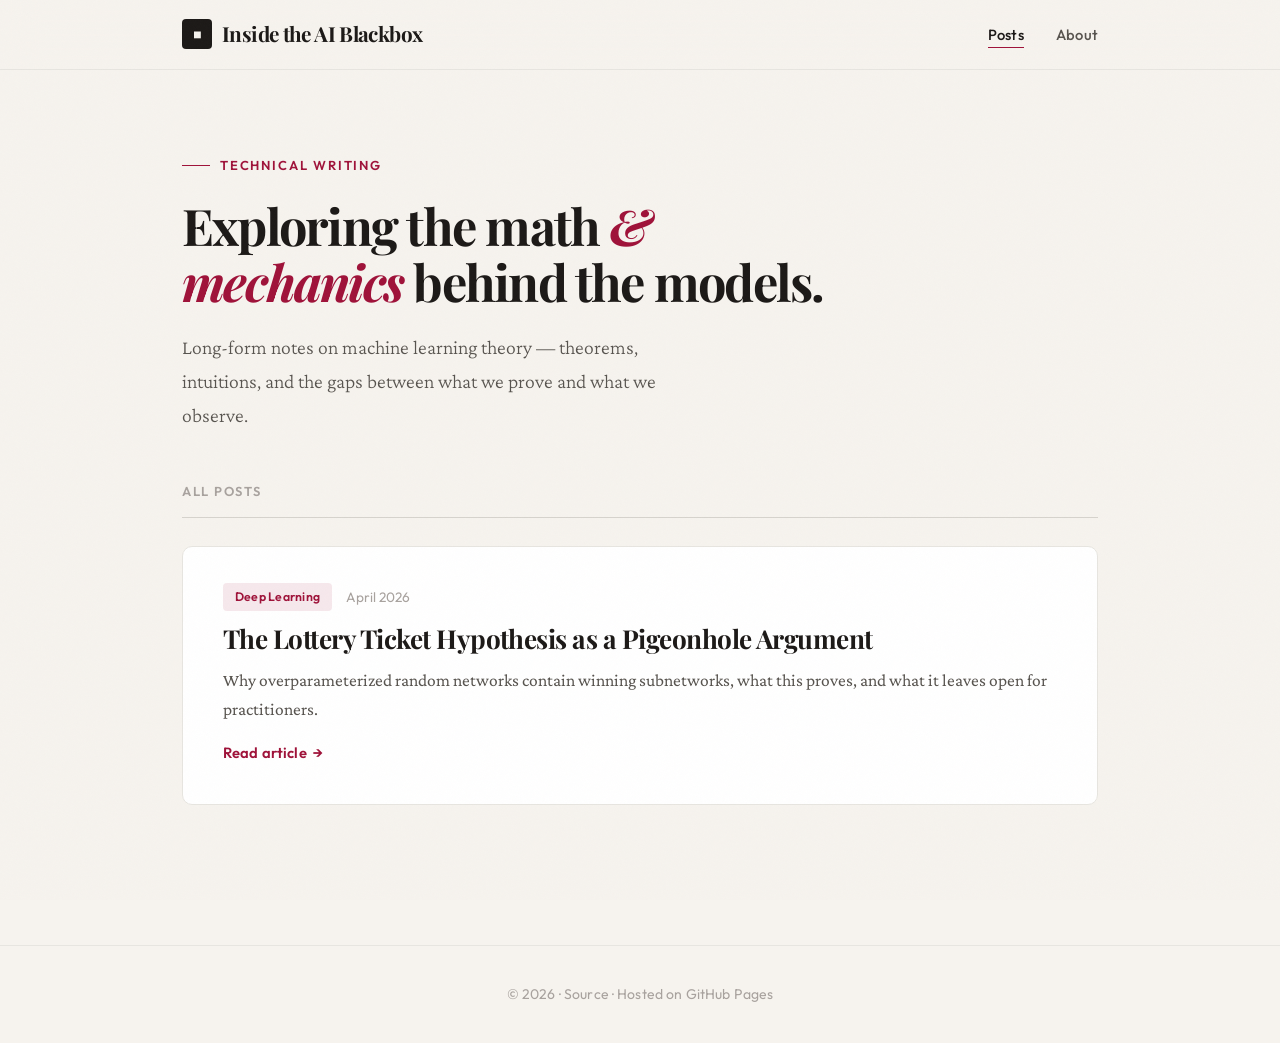
==== commit f2ee1af0: "Modifs to the front end" ====
--- a/index.html
+++ b/index.html
@@ -3,7 +3,7 @@
 <head>
   <meta charset="UTF-8">
   <meta name="viewport" content="width=device-width, initial-scale=1.0">
-  <title>My Blog</title>
+  <title>Inside the AI Blackbox</title>
   <link rel="stylesheet" href="css/style.css">
 </head>
 <body>
@@ -11,7 +11,10 @@
   <!-- ═══ Header ═══ -->
   <header class="site-header">
     <div class="site-header-inner">
-      <a href="index.html" class="site-logo"><span>&bull;</span> my blog</a>
+      <a href="index.html" class="site-logo">
+        <span class="logo-box">■</span>
+        Inside the AI Blackbox
+      </a>
       <nav>
         <ul class="site-nav">
           <li><a href="index.html" class="active">Posts</a></li>
@@ -24,8 +27,9 @@
   <!-- ═══ Hero ═══ -->
   <main class="page-container">
     <section class="hero">
-      <h1>Notes on machine learning, math, and things I find interesting.</h1>
-      <p>A place for long-form technical writing — theorems, intuitions, and the gaps between them.</p>
+      <div class="hero-label">Technical Writing</div>
+      <h1>Exploring the math <em>&amp; mechanics</em> behind the models.</h1>
+      <p>Long-form notes on machine learning theory — theorems, intuitions, and the gaps between what we prove and what we observe.</p>
     </section>
 
     <!-- ═══ Posts ═══ -->
@@ -40,15 +44,16 @@
         </div>
         <h2>The Lottery Ticket Hypothesis as a Pigeonhole Argument</h2>
         <p>Why overparameterized random networks contain winning subnetworks, what this proves, and what it leaves open for practitioners.</p>
-        <span class="read-more">Read article</span>
+        <span class="read-more">Read article <span class="arrow">→</span></span>
       </a>
 
       <!--
       ═══════════════════════════════════════════════════
        HOW TO ADD A NEW POST:
        1. Create a new .html file in the posts/ folder
-       2. Copy the template from posts/_template.html
-       3. Add a new <a class="post-card"> block here
+          (copy posts/_template.html as a starting point)
+       2. Add a new <a class="post-card"> block here
+
        Example:
 
       <a href="posts/your-new-post.html" class="post-card">
@@ -58,7 +63,7 @@
         </div>
         <h2>Your Post Title</h2>
         <p>A short description of the post.</p>
-        <span class="read-more">Read article</span>
+        <span class="read-more">Read article <span class="arrow">→</span></span>
       </a>
       ═══════════════════════════════════════════════════
       -->
@@ -68,8 +73,9 @@
 
   <!-- ═══ Footer ═══ -->
   <footer class="site-footer">
-    &copy; 2026 &middot; Built with plain HTML &middot; Hosted on GitHub Pages
+    &copy; 2026 · <a href="https://github.com/masrour-aymane/inside-the-ai-blackbox">Source</a> · Hosted on GitHub Pages
   </footer>
 
+  <script src="js/main.js"></script>
 </body>
 </html>
--- a/css/style.css
+++ b/css/style.css
@@ -1,268 +1,452 @@
-@import url('https://fonts.googleapis.com/css2?family=Source+Serif+4:ital,opsz,wght@0,8..60,300;0,8..60,400;0,8..60,600;0,8..60,700;1,8..60,300;1,8..60,400&family=JetBrains+Mono:wght@400&family=DM+Sans:wght@400;500;600&display=swap');
-
-/* ── Reset & Variables ─────────────────────────────────── */
+@import url('https://fonts.googleapis.com/css2?family=Playfair+Display:ital,wght@0,400;0,600;0,700;0,800;1,400;1,600&family=Crimson+Pro:ital,wght@0,300;0,400;0,500;0,600;1,300;1,400&family=JetBrains+Mono:wght@400;500&family=Outfit:wght@400;500;600&display=swap');
+
+/* ══════════════════════════════════════════════════════════
+   DESIGN TOKENS
+   ══════════════════════════════════════════════════════════ */
 :root {
-  --bg: #faf9f7;
-  --fg: #1a1a1a;
-  --fg-secondary: #4a4a4a;
-  --fg-muted: #7a7a7a;
-  --accent: #8b2500;
-  --accent-hover: #a63000;
-  --border: #d4cfc8;
-  --card-bg: #ffffff;
-  --card-shadow: 0 1px 3px rgba(0,0,0,0.04), 0 4px 12px rgba(0,0,0,0.03);
-  --card-shadow-hover: 0 2px 8px rgba(0,0,0,0.06), 0 8px 24px rgba(0,0,0,0.06);
-  --theorem-bg: #f3f0eb;
-  --remark-bg: #eef2f7;
-  --warning-bg: #fef3eb;
-  --warning-border: #d97706;
-  --serif: 'Source Serif 4', 'Georgia', serif;
-  --sans: 'DM Sans', system-ui, sans-serif;
-  --mono: 'JetBrains Mono', monospace;
-  --content-width: 720px;
-  --page-width: 960px;
-}
-
+  /* --- Palette: warm parchment + deep ink --- */
+  --bg:             #f6f3ee;
+  --bg-warm:        #efe9df;
+  --bg-card:        #ffffff;
+  --fg:             #1c1917;
+  --fg-secondary:   #57534e;
+  --fg-muted:       #a8a29e;
+  --accent:         #9f1239;
+  --accent-soft:    #9f123918;
+  --accent-hover:   #be123c;
+  --green:          #3f6212;
+  --green-soft:     #3f621215;
+  --blue:           #1e3a5f;
+  --blue-soft:      #1e3a5f12;
+  --amber:          #b45309;
+  --amber-soft:     #b4530912;
+  --border:         #d6d3cd;
+  --border-light:   #e7e5e0;
+
+  /* --- Typography --- */
+  --display:  'Playfair Display', Georgia, serif;
+  --body:     'Crimson Pro', Georgia, serif;
+  --sans:     'Outfit', system-ui, sans-serif;
+  --mono:     'JetBrains Mono', monospace;
+
+  /* --- Layout --- */
+  --content-w:  720px;
+  --page-w:     980px;
+
+  /* --- Shadows --- */
+  --shadow-sm:   0 1px 2px rgba(28,25,23,0.04);
+  --shadow-md:   0 2px 8px rgba(28,25,23,0.05), 0 8px 24px rgba(28,25,23,0.04);
+  --shadow-lg:   0 4px 12px rgba(28,25,23,0.06), 0 12px 36px rgba(28,25,23,0.06);
+
+  /* --- Motion --- */
+  --ease-out: cubic-bezier(0.22, 1, 0.36, 1);
+  --ease-spring: cubic-bezier(0.34, 1.56, 0.64, 1);
+}
+
+/* ══════════════════════════════════════════════════════════
+   RESET & BASE
+   ══════════════════════════════════════════════════════════ */
 *, *::before, *::after { margin: 0; padding: 0; box-sizing: border-box; }
 
+html { scroll-behavior: smooth; }
+
 body {
-  font-family: var(--serif);
+  font-family: var(--body);
   background: var(--bg);
   color: var(--fg);
-  font-size: 17px;
-  line-height: 1.72;
+  font-size: 18px;
+  line-height: 1.78;
   -webkit-font-smoothing: antialiased;
-}
-
-a { color: var(--accent); text-decoration: none; transition: color 0.2s; }
+  -moz-osx-font-smoothing: grayscale;
+  overflow-x: hidden;
+}
+
+/* Grain texture overlay */
+body::before {
+  content: '';
+  position: fixed;
+  inset: 0;
+  z-index: 9999;
+  pointer-events: none;
+  opacity: 0.025;
+  background-image: url("data:image/svg+xml,%3Csvg viewBox='0 0 256 256' xmlns='http://www.w3.org/2000/svg'%3E%3Cfilter id='n'%3E%3CfeTurbulence type='fractalNoise' baseFrequency='0.9' numOctaves='4' stitchTiles='stitch'/%3E%3C/filter%3E%3Crect width='100%25' height='100%25' filter='url(%23n)'/%3E%3C/svg%3E");
+  background-repeat: repeat;
+  background-size: 180px;
+}
+
+a {
+  color: var(--accent);
+  text-decoration: none;
+  transition: color 0.2s var(--ease-out);
+}
 a:hover { color: var(--accent-hover); }
 
-/* ── Site Header ───────────────────────────────────────── */
+::selection {
+  background: var(--accent);
+  color: #fff;
+}
+
+/* ══════════════════════════════════════════════════════════
+   READING PROGRESS BAR
+   ══════════════════════════════════════════════════════════ */
+.reading-progress {
+  position: fixed;
+  top: 0;
+  left: 0;
+  height: 3px;
+  background: var(--accent);
+  z-index: 1000;
+  width: 0%;
+  transition: width 0.1s linear;
+}
+
+/* ══════════════════════════════════════════════════════════
+   SITE HEADER
+   ══════════════════════════════════════════════════════════ */
 .site-header {
-  border-bottom: 1px solid var(--border);
-  background: var(--bg);
   position: sticky;
   top: 0;
-  z-index: 100;
-  backdrop-filter: blur(12px);
-  -webkit-backdrop-filter: blur(12px);
+  z-index: 500;
+  background: rgba(246, 243, 238, 0.88);
+  backdrop-filter: blur(16px) saturate(1.4);
+  -webkit-backdrop-filter: blur(16px) saturate(1.4);
+  border-bottom: 1px solid var(--border-light);
+  transition: box-shadow 0.3s var(--ease-out);
+}
+
+.site-header.scrolled {
+  box-shadow: 0 1px 12px rgba(28,25,23,0.06);
 }
 
 .site-header-inner {
-  max-width: var(--page-width);
+  max-width: var(--page-w);
   margin: 0 auto;
-  padding: 18px 24px;
+  padding: 16px 32px;
   display: flex;
   align-items: center;
   justify-content: space-between;
 }
 
 .site-logo {
-  font-family: var(--sans);
-  font-weight: 600;
-  font-size: 1.1em;
+  font-family: var(--display);
+  font-weight: 700;
+  font-size: 1.15em;
   color: var(--fg);
-  letter-spacing: -0.02em;
-}
-
-.site-logo span { color: var(--accent); }
+  letter-spacing: -0.03em;
+  display: flex;
+  align-items: center;
+  gap: 10px;
+}
+
+.site-logo .logo-box {
+  display: inline-flex;
+  align-items: center;
+  justify-content: center;
+  width: 30px;
+  height: 30px;
+  background: var(--fg);
+  color: var(--bg);
+  font-family: var(--mono);
+  font-size: 0.55em;
+  font-weight: 500;
+  border-radius: 4px;
+  letter-spacing: 0;
+  line-height: 1;
+  transition: transform 0.3s var(--ease-spring), background 0.3s;
+}
+
+.site-logo:hover .logo-box {
+  transform: rotate(-6deg) scale(1.08);
+  background: var(--accent);
+}
 
 .site-nav {
   display: flex;
-  gap: 28px;
+  gap: 32px;
   list-style: none;
 }
 
 .site-nav a {
   font-family: var(--sans);
-  font-size: 0.88em;
+  font-size: 0.82em;
   font-weight: 500;
   color: var(--fg-secondary);
-  letter-spacing: 0.01em;
-  transition: color 0.2s;
+  letter-spacing: 0.015em;
+  position: relative;
+  transition: color 0.25s;
+}
+
+.site-nav a::after {
+  content: '';
+  position: absolute;
+  bottom: -4px;
+  left: 0;
+  width: 0;
+  height: 1.5px;
+  background: var(--accent);
+  transition: width 0.3s var(--ease-out);
 }
 
 .site-nav a:hover,
-.site-nav a.active { color: var(--accent); }
-
-/* ── Homepage ──────────────────────────────────────────── */
+.site-nav a.active { color: var(--fg); }
+
+.site-nav a:hover::after,
+.site-nav a.active::after { width: 100%; }
+
+/* ══════════════════════════════════════════════════════════
+   HERO (Homepage)
+   ══════════════════════════════════════════════════════════ */
 .page-container {
-  max-width: var(--page-width);
+  max-width: var(--page-w);
   margin: 0 auto;
-  padding: 0 24px;
+  padding: 0 32px;
 }
 
 .hero {
-  padding: 72px 0 56px;
-  max-width: var(--content-width);
+  padding: 84px 0 48px;
+  max-width: 680px;
+  animation: fadeUp 0.7s var(--ease-out) both;
+}
+
+.hero-label {
+  font-family: var(--sans);
+  font-size: 0.72em;
+  font-weight: 600;
+  text-transform: uppercase;
+  letter-spacing: 0.14em;
+  color: var(--accent);
+  margin-bottom: 20px;
+  display: flex;
+  align-items: center;
+  gap: 10px;
+}
+
+.hero-label::before {
+  content: '';
+  display: block;
+  width: 28px;
+  height: 1.5px;
+  background: var(--accent);
 }
 
 .hero h1 {
-  font-size: 2.4em;
+  font-family: var(--display);
+  font-size: 2.8em;
   font-weight: 700;
-  line-height: 1.15;
-  letter-spacing: -0.03em;
-  margin-bottom: 16px;
+  line-height: 1.12;
+  letter-spacing: -0.035em;
+  margin-bottom: 20px;
+  color: var(--fg);
+}
+
+.hero h1 em {
+  font-style: italic;
+  color: var(--accent);
 }
 
 .hero p {
-  font-size: 1.12em;
+  font-size: 1.1em;
   color: var(--fg-secondary);
   font-weight: 300;
-  line-height: 1.7;
-  max-width: 560px;
-}
-
-/* ── Post Cards ────────────────────────────────────────── */
+  line-height: 1.72;
+  max-width: 520px;
+}
+
+/* ══════════════════════════════════════════════════════════
+   POST CARDS
+   ══════════════════════════════════════════════════════════ */
 .posts-section {
-  padding-bottom: 100px;
+  padding-bottom: 120px;
 }
 
 .posts-section-title {
   font-family: var(--sans);
-  font-size: 0.78em;
+  font-size: 0.72em;
   font-weight: 600;
   text-transform: uppercase;
-  letter-spacing: 0.1em;
+  letter-spacing: 0.12em;
   color: var(--fg-muted);
-  margin-bottom: 24px;
-  padding-bottom: 12px;
+  margin-bottom: 28px;
+  padding-bottom: 14px;
   border-bottom: 1px solid var(--border);
 }
 
 .post-card {
   display: block;
-  background: var(--card-bg);
-  border: 1px solid var(--border);
-  border-radius: 8px;
-  padding: 32px 36px;
+  background: var(--bg-card);
+  border: 1px solid var(--border-light);
+  border-radius: 10px;
+  padding: 36px 40px;
   margin-bottom: 20px;
-  transition: box-shadow 0.25s ease, border-color 0.25s ease, transform 0.25s ease;
   text-decoration: none;
   color: inherit;
+  position: relative;
+  overflow: hidden;
+  transition: transform 0.35s var(--ease-out),
+              box-shadow 0.35s var(--ease-out),
+              border-color 0.35s var(--ease-out);
+  animation: fadeUp 0.7s var(--ease-out) both;
+  animation-delay: 0.15s;
+}
+
+.post-card::before {
+  content: '';
+  position: absolute;
+  top: 0;
+  left: 0;
+  width: 4px;
+  height: 0;
+  background: var(--accent);
+  border-radius: 0 2px 2px 0;
+  transition: height 0.4s var(--ease-out);
 }
 
 .post-card:hover {
-  box-shadow: var(--card-shadow-hover);
-  border-color: #c4b8a8;
-  transform: translateY(-2px);
+  transform: translateY(-3px);
+  box-shadow: var(--shadow-lg);
+  border-color: var(--border);
   color: inherit;
 }
 
+.post-card:hover::before {
+  height: 100%;
+}
+
 .post-card-meta {
   font-family: var(--sans);
-  font-size: 0.78em;
+  font-size: 0.76em;
   color: var(--fg-muted);
+  margin-bottom: 12px;
+  display: flex;
+  gap: 14px;
+  align-items: center;
+}
+
+.post-card-tag {
+  background: var(--accent-soft);
+  color: var(--accent);
+  padding: 3px 12px;
+  border-radius: 4px;
+  font-weight: 600;
+  font-size: 0.9em;
+  letter-spacing: 0.02em;
+}
+
+.post-card h2 {
+  font-family: var(--display);
+  font-size: 1.45em;
+  font-weight: 700;
+  line-height: 1.25;
+  letter-spacing: -0.02em;
   margin-bottom: 10px;
-  display: flex;
-  gap: 16px;
+  color: var(--fg);
+  transition: color 0.25s;
+}
+
+.post-card:hover h2 { color: var(--accent); }
+
+.post-card p {
+  color: var(--fg-secondary);
+  font-size: 0.97em;
+  line-height: 1.68;
+}
+
+.post-card .read-more {
+  display: inline-flex;
   align-items: center;
-}
-
-.post-card-tag {
-  background: var(--theorem-bg);
-  color: var(--accent);
-  padding: 2px 10px;
-  border-radius: 3px;
-  font-weight: 600;
-  font-size: 0.92em;
-  letter-spacing: 0.02em;
-}
-
-.post-card h2 {
-  font-size: 1.35em;
-  font-weight: 700;
-  line-height: 1.3;
-  letter-spacing: -0.015em;
-  margin-bottom: 8px;
-  color: var(--fg);
-}
-
-.post-card p {
-  color: var(--fg-secondary);
-  font-size: 0.97em;
-  line-height: 1.65;
-}
-
-.post-card .read-more {
+  gap: 6px;
+  margin-top: 16px;
+  font-family: var(--sans);
+  font-size: 0.82em;
+  font-weight: 600;
+  color: var(--accent);
+  letter-spacing: 0.01em;
+}
+
+.post-card .read-more .arrow {
   display: inline-block;
-  margin-top: 14px;
-  font-family: var(--sans);
-  font-size: 0.84em;
-  font-weight: 600;
-  color: var(--accent);
-  letter-spacing: 0.01em;
-}
-
-.post-card .read-more::after {
-  content: ' →';
-  transition: transform 0.2s;
-  display: inline-block;
-}
-
-.post-card:hover .read-more::after {
-  transform: translateX(4px);
-}
-
-/* ── Article Page ──────────────────────────────────────── */
+  transition: transform 0.3s var(--ease-spring);
+}
+
+.post-card:hover .read-more .arrow {
+  transform: translateX(5px);
+}
+
+/* ══════════════════════════════════════════════════════════
+   ARTICLE PAGE
+   ══════════════════════════════════════════════════════════ */
 .article-container {
-  max-width: var(--content-width);
+  max-width: var(--content-w);
   margin: 0 auto;
-  padding: 60px 24px 120px;
+  padding: 48px 24px 140px;
 }
 
 .article-header {
-  margin-bottom: 48px;
+  margin-bottom: 52px;
+  animation: fadeUp 0.6s var(--ease-out) both;
 }
 
 .article-back {
   font-family: var(--sans);
-  font-size: 0.84em;
+  font-size: 0.82em;
   font-weight: 500;
   color: var(--fg-muted);
   display: inline-flex;
   align-items: center;
-  gap: 6px;
-  margin-bottom: 32px;
-  transition: color 0.2s;
-}
-
-.article-back:hover { color: var(--accent); }
+  gap: 8px;
+  margin-bottom: 36px;
+  transition: color 0.25s, gap 0.25s var(--ease-spring);
+}
+
+.article-back:hover {
+  color: var(--accent);
+  gap: 12px;
+}
 
 .article-header h1 {
-  font-size: 2em;
+  font-family: var(--display);
+  font-size: 2.3em;
   font-weight: 700;
-  line-height: 1.2;
-  margin-bottom: 8px;
-  letter-spacing: -0.02em;
+  line-height: 1.15;
+  margin-bottom: 12px;
+  letter-spacing: -0.03em;
 }
 
 .article-header .subtitle {
-  font-size: 1.05em;
+  font-family: var(--body);
+  font-size: 1.1em;
   font-style: italic;
   color: var(--fg-secondary);
-  margin-bottom: 20px;
+  margin-bottom: 24px;
   font-weight: 300;
+  line-height: 1.65;
 }
 
 .article-header .article-meta {
   font-family: var(--sans);
-  font-size: 0.82em;
+  font-size: 0.8em;
   color: var(--fg-muted);
   display: flex;
   gap: 20px;
-}
-
-/* ── Article Content (from your existing styles) ───────── */
+  padding-top: 20px;
+  border-top: 1px solid var(--border-light);
+}
+
+/* ── Article Content ─────────────────────────────────────── */
+.article-content {
+  animation: fadeUp 0.7s var(--ease-out) 0.12s both;
+}
+
 .article-content h2 {
-  font-size: 1.35em;
+  font-family: var(--display);
+  font-size: 1.4em;
   font-weight: 700;
-  margin-top: 52px;
-  margin-bottom: 16px;
+  margin-top: 56px;
+  margin-bottom: 18px;
   color: var(--fg);
-  letter-spacing: -0.01em;
-  padding-bottom: 6px;
-  border-bottom: 1px solid var(--border);
+  letter-spacing: -0.015em;
+  padding-bottom: 8px;
+  border-bottom: 1px solid var(--border-light);
 }
 
 .article-content h2 .section-num {
@@ -271,72 +455,78 @@
 }
 
 .article-content h3 {
-  font-size: 1.08em;
-  font-weight: 600;
-  margin-top: 32px;
-  margin-bottom: 10px;
-}
-
-.article-content p { margin-bottom: 16px; }
-
+  font-family: var(--display);
+  font-size: 1.1em;
+  font-weight: 600;
+  margin-top: 36px;
+  margin-bottom: 12px;
+}
+
+.article-content p { margin-bottom: 18px; }
+
+/* Callout boxes */
 .article-content .theorem,
 .article-content .definition,
 .article-content .remark,
 .article-content .warning-box {
-  padding: 20px 24px;
-  margin: 24px 0;
-  border-radius: 4px;
+  padding: 24px 28px;
+  margin: 28px 0;
+  border-radius: 6px;
+  border-left-width: 3px;
+  border-left-style: solid;
 }
 
 .article-content .theorem {
-  background: var(--theorem-bg);
-  border-left: 3px solid var(--accent);
+  background: var(--accent-soft);
+  border-left-color: var(--accent);
 }
 
 .article-content .theorem-title,
 .article-content .definition-title,
 .article-content .remark-title,
 .article-content .warning-title {
-  font-weight: 700;
-  font-size: 0.92em;
+  font-family: var(--sans);
+  font-weight: 600;
+  font-size: 0.78em;
   text-transform: uppercase;
-  letter-spacing: 0.06em;
-  margin-bottom: 10px;
+  letter-spacing: 0.08em;
+  margin-bottom: 12px;
 }
 
 .article-content .theorem .theorem-title { color: var(--accent); }
 
 .article-content .definition {
-  background: var(--theorem-bg);
-  border-left: 3px solid #4a6741;
-}
-.article-content .definition .definition-title { color: #4a6741; }
+  background: var(--green-soft);
+  border-left-color: var(--green);
+}
+.article-content .definition .definition-title { color: var(--green); }
 
 .article-content .remark {
-  background: var(--remark-bg);
-  border-left: 3px solid #3b5998;
-}
-.article-content .remark .remark-title { color: #3b5998; }
+  background: var(--blue-soft);
+  border-left-color: var(--blue);
+}
+.article-content .remark .remark-title { color: var(--blue); }
 
 .article-content .warning-box {
-  background: var(--warning-bg);
-  border-left: 3px solid var(--warning-border);
-}
-.article-content .warning-box .warning-title { color: var(--warning-border); }
+  background: var(--amber-soft);
+  border-left-color: var(--amber);
+}
+.article-content .warning-box .warning-title { color: var(--amber); }
 
 .article-content blockquote {
   border-left: 3px solid var(--border);
-  padding-left: 20px;
-  margin: 20px 0;
+  padding-left: 24px;
+  margin: 24px 0;
   color: var(--fg-secondary);
   font-style: italic;
+  font-size: 1.02em;
 }
 
 .article-content .equation-block {
-  margin: 20px 0;
+  margin: 24px 0;
   overflow-x: auto;
   text-align: center;
-  padding: 8px 0;
+  padding: 10px 0;
 }
 
 .article-content .ref {
@@ -346,26 +536,29 @@
 
 .article-content .chain {
   text-align: center;
-  margin: 24px 0;
-  padding: 16px;
-  background: var(--theorem-bg);
-  border-radius: 4px;
+  margin: 28px 0;
+  padding: 18px;
+  background: var(--bg-warm);
+  border-radius: 6px;
   overflow-x: auto;
 }
 
+/* TOC */
 .article-content .toc {
-  background: var(--theorem-bg);
-  padding: 20px 28px;
-  border-radius: 4px;
-  margin: 28px 0 40px;
+  background: var(--bg-warm);
+  padding: 24px 32px;
+  border-radius: 8px;
+  margin: 32px 0 44px;
+  border: 1px solid var(--border-light);
 }
 
 .article-content .toc-title {
-  font-weight: 700;
-  font-size: 0.88em;
+  font-family: var(--sans);
+  font-weight: 600;
+  font-size: 0.74em;
   text-transform: uppercase;
-  letter-spacing: 0.06em;
-  margin-bottom: 10px;
+  letter-spacing: 0.1em;
+  margin-bottom: 14px;
   color: var(--accent);
 }
 
@@ -377,57 +570,106 @@
 
 .article-content .toc li {
   counter-increment: toc-counter;
-  margin-bottom: 4px;
-  font-size: 0.95em;
-  color: var(--fg-secondary);
+  margin-bottom: 5px;
+  font-size: 0.94em;
+  color: var(--fg-secondary);
+  line-height: 1.55;
 }
 
 .article-content .toc li::before {
-  content: counter(toc-counter) ". ";
-  color: var(--accent);
-  font-weight: 600;
-}
-
+  content: counter(toc-counter) ".";
+  color: var(--accent);
+  font-weight: 600;
+  font-family: var(--sans);
+  font-size: 0.85em;
+  margin-right: 8px;
+  display: inline-block;
+  width: 1.6em;
+}
+
+/* References */
 .article-content .references {
-  margin-top: 52px;
-  padding-top: 20px;
+  margin-top: 60px;
+  padding-top: 24px;
   border-top: 1px solid var(--border);
-  font-size: 0.9em;
+  font-size: 0.88em;
   line-height: 1.65;
   color: var(--fg-secondary);
 }
 
-.article-content .references p { margin-bottom: 8px; }
-.article-content .references .ref-key { font-weight: 600; color: var(--fg); }
+.article-content .references p { margin-bottom: 10px; }
+
+.article-content .references .ref-key {
+  font-weight: 600;
+  color: var(--fg);
+}
 
 em { font-style: italic; }
 strong { font-weight: 600; }
 
-.katex-display { margin: 12px 0 !important; }
+.katex-display { margin: 14px 0 !important; }
 .katex { font-size: 1.05em; }
 
-/* ── Footer ────────────────────────────────────────────── */
+/* ══════════════════════════════════════════════════════════
+   FOOTER
+   ══════════════════════════════════════════════════════════ */
 .site-footer {
-  border-top: 1px solid var(--border);
-  padding: 32px 24px;
+  border-top: 1px solid var(--border-light);
+  padding: 36px 32px;
   text-align: center;
   font-family: var(--sans);
-  font-size: 0.82em;
+  font-size: 0.78em;
   color: var(--fg-muted);
-}
-
-/* ── Responsive ────────────────────────────────────────── */
-@media (max-width: 600px) {
-  .hero { padding: 48px 0 36px; }
-  .hero h1 { font-size: 1.8em; }
-  .article-container { padding: 32px 16px 80px; }
-  .article-header h1 { font-size: 1.6em; }
-  .article-content h2 { font-size: 1.15em; }
-  body { font-size: 16px; }
+  letter-spacing: 0.01em;
+}
+
+.site-footer a { color: var(--fg-muted); }
+.site-footer a:hover { color: var(--accent); }
+
+/* ══════════════════════════════════════════════════════════
+   ANIMATIONS
+   ══════════════════════════════════════════════════════════ */
+@keyframes fadeUp {
+  from {
+    opacity: 0;
+    transform: translateY(18px);
+  }
+  to {
+    opacity: 1;
+    transform: translateY(0);
+  }
+}
+
+/* Stagger post cards */
+.post-card:nth-child(2)  { animation-delay: 0.25s; }
+.post-card:nth-child(3)  { animation-delay: 0.35s; }
+.post-card:nth-child(4)  { animation-delay: 0.45s; }
+.post-card:nth-child(5)  { animation-delay: 0.55s; }
+
+/* ══════════════════════════════════════════════════════════
+   RESPONSIVE
+   ══════════════════════════════════════════════════════════ */
+@media (max-width: 768px) {
+  .page-container,
+  .site-header-inner { padding-left: 20px; padding-right: 20px; }
+  .hero { padding: 52px 0 32px; }
+  .hero h1 { font-size: 2em; }
+  .hero p { font-size: 1em; }
+  .post-card { padding: 28px 24px; }
+  .post-card h2 { font-size: 1.25em; }
+  .article-container { padding: 36px 20px 100px; }
+  .article-header h1 { font-size: 1.75em; }
+  .article-content h2 { font-size: 1.2em; margin-top: 44px; }
+  body { font-size: 17px; }
   .article-content .theorem,
   .article-content .definition,
   .article-content .remark,
-  .article-content .warning-box { padding: 16px; }
-  .post-card { padding: 24px 20px; }
-  .site-nav { gap: 16px; }
-}
+  .article-content .warning-box { padding: 18px 20px; }
+  .site-nav { gap: 20px; }
+}
+
+@media (max-width: 480px) {
+  .hero h1 { font-size: 1.65em; }
+  .site-logo { font-size: 1em; }
+  .post-card { padding: 22px 18px; }
+}
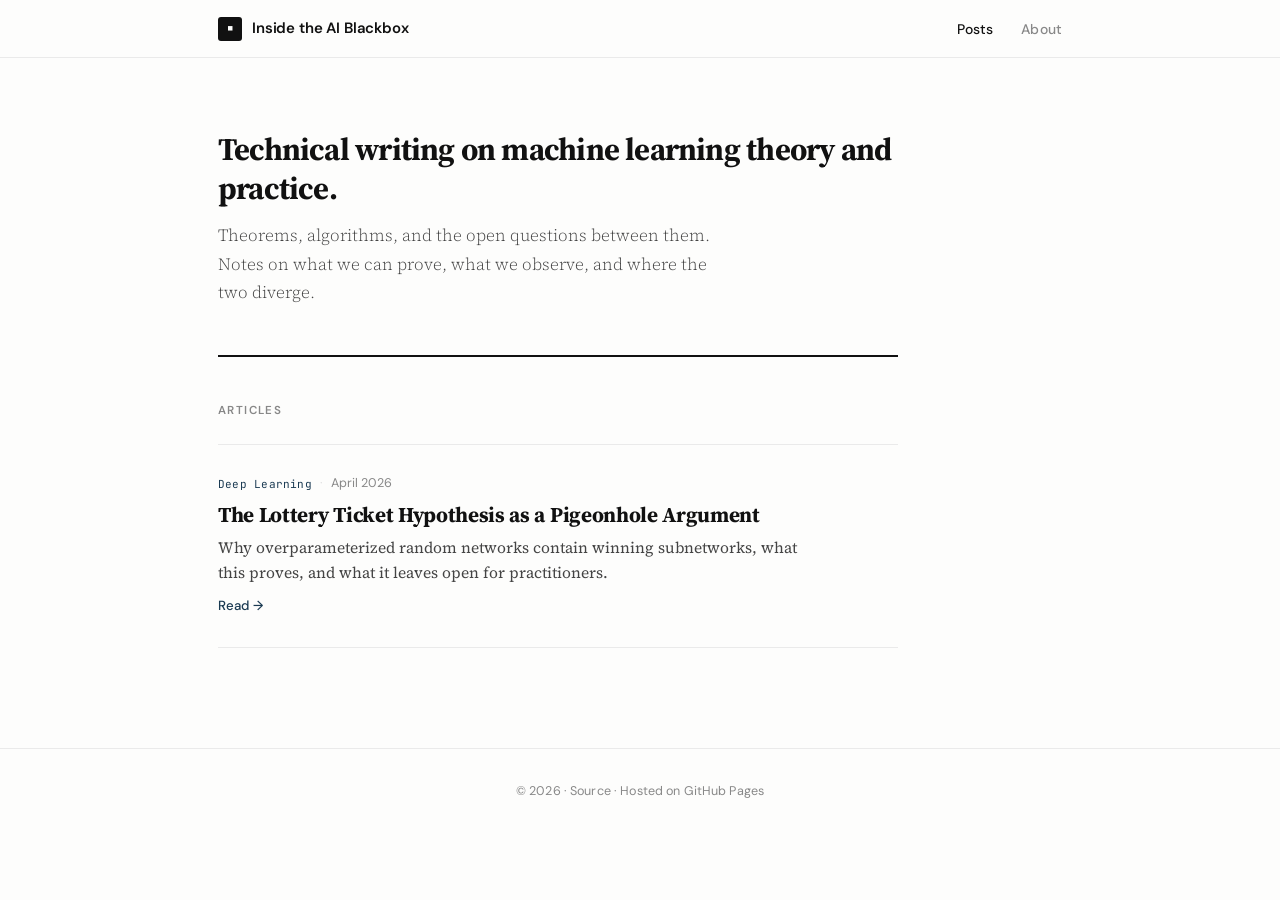
==== commit 879f6f90: "Modifs to the front end" ====
--- a/index.html
+++ b/index.html
@@ -27,43 +27,41 @@
   <!-- ═══ Hero ═══ -->
   <main class="page-container">
     <section class="hero">
-      <div class="hero-label">Technical Writing</div>
-      <h1>Exploring the math <em>&amp; mechanics</em> behind the models.</h1>
-      <p>Long-form notes on machine learning theory — theorems, intuitions, and the gaps between what we prove and what we observe.</p>
+      <h1>Technical writing on machine learning theory and practice.</h1>
+      <p>Theorems, algorithms, and the open questions between them. Notes on what we can prove, what we observe, and where the two diverge.</p>
     </section>
 
     <!-- ═══ Posts ═══ -->
     <section class="posts-section">
-      <div class="posts-section-title">All Posts</div>
+      <div class="posts-section-title">Articles</div>
 
       <!-- POST 1 -->
       <a href="posts/lottery-ticket-hypothesis.html" class="post-card">
         <div class="post-card-meta">
           <span class="post-card-tag">Deep Learning</span>
+          <span class="sep">·</span>
           <span>April 2026</span>
         </div>
         <h2>The Lottery Ticket Hypothesis as a Pigeonhole Argument</h2>
         <p>Why overparameterized random networks contain winning subnetworks, what this proves, and what it leaves open for practitioners.</p>
-        <span class="read-more">Read article <span class="arrow">→</span></span>
+        <span class="read-more">Read <span class="arrow">→</span></span>
       </a>
 
       <!--
       ═══════════════════════════════════════════════════
        HOW TO ADD A NEW POST:
-       1. Create a new .html file in the posts/ folder
-          (copy posts/_template.html as a starting point)
-       2. Add a new <a class="post-card"> block here
+       1. Create a new .html file in posts/ (copy _template.html)
+       2. Add a post-card block here:
 
-       Example:
-
-      <a href="posts/your-new-post.html" class="post-card">
+      <a href="posts/your-post.html" class="post-card">
         <div class="post-card-meta">
           <span class="post-card-tag">Topic</span>
+          <span class="sep">·</span>
           <span>Month Year</span>
         </div>
-        <h2>Your Post Title</h2>
-        <p>A short description of the post.</p>
-        <span class="read-more">Read article <span class="arrow">→</span></span>
+        <h2>Title</h2>
+        <p>Description.</p>
+        <span class="read-more">Read <span class="arrow">→</span></span>
       </a>
       ═══════════════════════════════════════════════════
       -->
--- a/css/style.css
+++ b/css/style.css
@@ -1,46 +1,42 @@
-@import url('https://fonts.googleapis.com/css2?family=Playfair+Display:ital,wght@0,400;0,600;0,700;0,800;1,400;1,600&family=Crimson+Pro:ital,wght@0,300;0,400;0,500;0,600;1,300;1,400&family=JetBrains+Mono:wght@400;500&family=Outfit:wght@400;500;600&display=swap');
+@import url('https://fonts.googleapis.com/css2?family=Source+Serif+4:ital,opsz,wght@0,8..60,300;0,8..60,400;0,8..60,600;0,8..60,700;1,8..60,300;1,8..60,400&family=JetBrains+Mono:wght@400;500&family=DM+Sans:ital,wght@0,400;0,500;0,600;1,400&display=swap');
 
 /* ══════════════════════════════════════════════════════════
    DESIGN TOKENS
    ══════════════════════════════════════════════════════════ */
 :root {
-  /* --- Palette: warm parchment + deep ink --- */
-  --bg:             #f6f3ee;
-  --bg-warm:        #efe9df;
+  --bg:             #fdfdfc;
+  --bg-secondary:   #f5f5f3;
   --bg-card:        #ffffff;
-  --fg:             #1c1917;
-  --fg-secondary:   #57534e;
-  --fg-muted:       #a8a29e;
-  --accent:         #9f1239;
-  --accent-soft:    #9f123918;
-  --accent-hover:   #be123c;
-  --green:          #3f6212;
-  --green-soft:     #3f621215;
-  --blue:           #1e3a5f;
-  --blue-soft:      #1e3a5f12;
-  --amber:          #b45309;
-  --amber-soft:     #b4530912;
-  --border:         #d6d3cd;
-  --border-light:   #e7e5e0;
-
-  /* --- Typography --- */
-  --display:  'Playfair Display', Georgia, serif;
-  --body:     'Crimson Pro', Georgia, serif;
-  --sans:     'Outfit', system-ui, sans-serif;
+  --fg:             #111111;
+  --fg-secondary:   #444444;
+  --fg-muted:       #888888;
+  --accent:         #1a3a52;
+  --accent-soft:    #1a3a520d;
+  --accent-hover:   #244d6c;
+  --accent-line:    #1a3a5240;
+  --green:          #2d5016;
+  --green-soft:     #2d50160c;
+  --blue:           #1a3a52;
+  --blue-soft:      #1a3a520c;
+  --amber:          #8b5e00;
+  --amber-soft:     #8b5e000c;
+  --red:            #7a1a1a;
+  --red-soft:       #7a1a1a0c;
+  --border:         #ddd;
+  --border-light:   #eaeaea;
+  --rule:           #111111;
+
+  --serif:    'Source Serif 4', Georgia, serif;
+  --sans:     'DM Sans', -apple-system, sans-serif;
   --mono:     'JetBrains Mono', monospace;
 
-  /* --- Layout --- */
-  --content-w:  720px;
-  --page-w:     980px;
-
-  /* --- Shadows --- */
-  --shadow-sm:   0 1px 2px rgba(28,25,23,0.04);
-  --shadow-md:   0 2px 8px rgba(28,25,23,0.05), 0 8px 24px rgba(28,25,23,0.04);
-  --shadow-lg:   0 4px 12px rgba(28,25,23,0.06), 0 12px 36px rgba(28,25,23,0.06);
-
-  /* --- Motion --- */
-  --ease-out: cubic-bezier(0.22, 1, 0.36, 1);
-  --ease-spring: cubic-bezier(0.34, 1.56, 0.64, 1);
+  --content-w:  680px;
+  --page-w:     900px;
+
+  --shadow-sm:  0 1px 3px rgba(0,0,0,0.03);
+  --shadow-md:  0 1px 2px rgba(0,0,0,0.04), 0 4px 16px rgba(0,0,0,0.04);
+
+  --ease-out: cubic-bezier(0.25, 1, 0.5, 1);
 }
 
 /* ══════════════════════════════════════════════════════════
@@ -51,33 +47,19 @@
 html { scroll-behavior: smooth; }
 
 body {
-  font-family: var(--body);
+  font-family: var(--serif);
   background: var(--bg);
   color: var(--fg);
-  font-size: 18px;
-  line-height: 1.78;
+  font-size: 17px;
+  line-height: 1.72;
   -webkit-font-smoothing: antialiased;
   -moz-osx-font-smoothing: grayscale;
-  overflow-x: hidden;
-}
-
-/* Grain texture overlay */
-body::before {
-  content: '';
-  position: fixed;
-  inset: 0;
-  z-index: 9999;
-  pointer-events: none;
-  opacity: 0.025;
-  background-image: url("data:image/svg+xml,%3Csvg viewBox='0 0 256 256' xmlns='http://www.w3.org/2000/svg'%3E%3Cfilter id='n'%3E%3CfeTurbulence type='fractalNoise' baseFrequency='0.9' numOctaves='4' stitchTiles='stitch'/%3E%3C/filter%3E%3Crect width='100%25' height='100%25' filter='url(%23n)'/%3E%3C/svg%3E");
-  background-repeat: repeat;
-  background-size: 180px;
 }
 
 a {
   color: var(--accent);
   text-decoration: none;
-  transition: color 0.2s var(--ease-out);
+  transition: color 0.2s;
 }
 a:hover { color: var(--accent-hover); }
 
@@ -93,7 +75,7 @@
   position: fixed;
   top: 0;
   left: 0;
-  height: 3px;
+  height: 2px;
   background: var(--accent);
   z-index: 1000;
   width: 0%;
@@ -107,32 +89,32 @@
   position: sticky;
   top: 0;
   z-index: 500;
-  background: rgba(246, 243, 238, 0.88);
-  backdrop-filter: blur(16px) saturate(1.4);
-  -webkit-backdrop-filter: blur(16px) saturate(1.4);
+  background: rgba(253,253,252,0.92);
+  backdrop-filter: blur(12px);
+  -webkit-backdrop-filter: blur(12px);
   border-bottom: 1px solid var(--border-light);
   transition: box-shadow 0.3s var(--ease-out);
 }
 
 .site-header.scrolled {
-  box-shadow: 0 1px 12px rgba(28,25,23,0.06);
+  box-shadow: 0 1px 8px rgba(0,0,0,0.04);
 }
 
 .site-header-inner {
   max-width: var(--page-w);
   margin: 0 auto;
-  padding: 16px 32px;
+  padding: 14px 28px;
   display: flex;
   align-items: center;
   justify-content: space-between;
 }
 
 .site-logo {
-  font-family: var(--display);
-  font-weight: 700;
-  font-size: 1.15em;
+  font-family: var(--sans);
+  font-weight: 600;
+  font-size: 0.88em;
   color: var(--fg);
-  letter-spacing: -0.03em;
+  letter-spacing: -0.01em;
   display: flex;
   align-items: center;
   gap: 10px;
@@ -142,27 +124,26 @@
   display: inline-flex;
   align-items: center;
   justify-content: center;
-  width: 30px;
-  height: 30px;
+  width: 24px;
+  height: 24px;
   background: var(--fg);
   color: var(--bg);
   font-family: var(--mono);
-  font-size: 0.55em;
+  font-size: 0.5em;
   font-weight: 500;
-  border-radius: 4px;
+  border-radius: 3px;
   letter-spacing: 0;
   line-height: 1;
-  transition: transform 0.3s var(--ease-spring), background 0.3s;
+  transition: background 0.25s;
 }
 
 .site-logo:hover .logo-box {
-  transform: rotate(-6deg) scale(1.08);
   background: var(--accent);
 }
 
 .site-nav {
   display: flex;
-  gap: 32px;
+  gap: 28px;
   list-style: none;
 }
 
@@ -170,28 +151,13 @@
   font-family: var(--sans);
   font-size: 0.82em;
   font-weight: 500;
-  color: var(--fg-secondary);
-  letter-spacing: 0.015em;
-  position: relative;
-  transition: color 0.25s;
-}
-
-.site-nav a::after {
-  content: '';
-  position: absolute;
-  bottom: -4px;
-  left: 0;
-  width: 0;
-  height: 1.5px;
-  background: var(--accent);
-  transition: width 0.3s var(--ease-out);
+  color: var(--fg-muted);
+  letter-spacing: 0.01em;
+  transition: color 0.2s;
 }
 
 .site-nav a:hover,
 .site-nav a.active { color: var(--fg); }
-
-.site-nav a:hover::after,
-.site-nav a.active::after { width: 100%; }
 
 /* ══════════════════════════════════════════════════════════
    HERO (Homepage)
@@ -199,178 +165,133 @@
 .page-container {
   max-width: var(--page-w);
   margin: 0 auto;
-  padding: 0 32px;
+  padding: 0 28px;
 }
 
 .hero {
-  padding: 84px 0 48px;
-  max-width: 680px;
-  animation: fadeUp 0.7s var(--ease-out) both;
-}
-
-.hero-label {
-  font-family: var(--sans);
-  font-size: 0.72em;
-  font-weight: 600;
-  text-transform: uppercase;
-  letter-spacing: 0.14em;
-  color: var(--accent);
-  margin-bottom: 20px;
-  display: flex;
-  align-items: center;
-  gap: 10px;
-}
-
-.hero-label::before {
-  content: '';
-  display: block;
-  width: 28px;
-  height: 1.5px;
-  background: var(--accent);
+  padding: 72px 0 20px;
+  max-width: var(--content-w);
+  border-bottom: 2px solid var(--rule);
+  margin-bottom: 44px;
+  animation: fadeIn 0.5s var(--ease-out) both;
 }
 
 .hero h1 {
-  font-family: var(--display);
-  font-size: 2.8em;
+  font-family: var(--serif);
+  font-size: 1.85em;
   font-weight: 700;
-  line-height: 1.12;
-  letter-spacing: -0.035em;
-  margin-bottom: 20px;
+  line-height: 1.22;
+  letter-spacing: -0.025em;
+  margin-bottom: 14px;
   color: var(--fg);
 }
 
-.hero h1 em {
-  font-style: italic;
-  color: var(--accent);
-}
-
 .hero p {
-  font-size: 1.1em;
+  font-size: 1em;
   color: var(--fg-secondary);
   font-weight: 300;
-  line-height: 1.72;
+  line-height: 1.68;
   max-width: 520px;
-}
-
-/* ══════════════════════════════════════════════════════════
-   POST CARDS
+  margin-bottom: 28px;
+}
+
+/* ══════════════════════════════════════════════════════════
+   POST LISTING
    ══════════════════════════════════════════════════════════ */
 .posts-section {
-  padding-bottom: 120px;
+  padding-bottom: 100px;
+  max-width: var(--content-w);
 }
 
 .posts-section-title {
   font-family: var(--sans);
-  font-size: 0.72em;
+  font-size: 0.68em;
   font-weight: 600;
   text-transform: uppercase;
   letter-spacing: 0.12em;
   color: var(--fg-muted);
-  margin-bottom: 28px;
-  padding-bottom: 14px;
-  border-bottom: 1px solid var(--border);
+  margin-bottom: 24px;
 }
 
 .post-card {
   display: block;
-  background: var(--bg-card);
-  border: 1px solid var(--border-light);
-  border-radius: 10px;
-  padding: 36px 40px;
-  margin-bottom: 20px;
+  padding: 28px 0;
+  border-bottom: 1px solid var(--border-light);
   text-decoration: none;
   color: inherit;
-  position: relative;
-  overflow: hidden;
-  transition: transform 0.35s var(--ease-out),
-              box-shadow 0.35s var(--ease-out),
-              border-color 0.35s var(--ease-out);
-  animation: fadeUp 0.7s var(--ease-out) both;
-  animation-delay: 0.15s;
-}
-
-.post-card::before {
-  content: '';
-  position: absolute;
-  top: 0;
-  left: 0;
-  width: 4px;
-  height: 0;
-  background: var(--accent);
-  border-radius: 0 2px 2px 0;
-  transition: height 0.4s var(--ease-out);
-}
-
-.post-card:hover {
-  transform: translateY(-3px);
-  box-shadow: var(--shadow-lg);
-  border-color: var(--border);
-  color: inherit;
-}
-
-.post-card:hover::before {
-  height: 100%;
-}
+  animation: fadeIn 0.5s var(--ease-out) both;
+  animation-delay: 0.08s;
+}
+
+.post-card:first-of-type {
+  border-top: 1px solid var(--border-light);
+}
+
+.post-card:hover { color: inherit; }
 
 .post-card-meta {
   font-family: var(--sans);
-  font-size: 0.76em;
-  color: var(--fg-muted);
-  margin-bottom: 12px;
+  font-size: 0.74em;
+  color: var(--fg-muted);
+  margin-bottom: 6px;
   display: flex;
-  gap: 14px;
+  gap: 8px;
   align-items: center;
 }
 
 .post-card-tag {
-  background: var(--accent-soft);
+  font-family: var(--mono);
+  font-size: 0.88em;
   color: var(--accent);
-  padding: 3px 12px;
-  border-radius: 4px;
-  font-weight: 600;
-  font-size: 0.9em;
   letter-spacing: 0.02em;
 }
 
+.post-card-meta .sep { color: var(--border); }
+
 .post-card h2 {
-  font-family: var(--display);
-  font-size: 1.45em;
+  font-family: var(--serif);
+  font-size: 1.25em;
   font-weight: 700;
-  line-height: 1.25;
-  letter-spacing: -0.02em;
-  margin-bottom: 10px;
+  line-height: 1.3;
+  letter-spacing: -0.015em;
+  margin-bottom: 6px;
   color: var(--fg);
-  transition: color 0.25s;
+  transition: color 0.2s;
 }
 
 .post-card:hover h2 { color: var(--accent); }
 
 .post-card p {
   color: var(--fg-secondary);
-  font-size: 0.97em;
-  line-height: 1.68;
+  font-size: 0.92em;
+  line-height: 1.6;
+  max-width: 600px;
 }
 
 .post-card .read-more {
   display: inline-flex;
   align-items: center;
-  gap: 6px;
-  margin-top: 16px;
-  font-family: var(--sans);
-  font-size: 0.82em;
-  font-weight: 600;
+  gap: 4px;
+  margin-top: 10px;
+  font-family: var(--sans);
+  font-size: 0.78em;
+  font-weight: 500;
   color: var(--accent);
-  letter-spacing: 0.01em;
 }
 
 .post-card .read-more .arrow {
   display: inline-block;
-  transition: transform 0.3s var(--ease-spring);
+  transition: transform 0.25s var(--ease-out);
 }
 
 .post-card:hover .read-more .arrow {
-  transform: translateX(5px);
-}
+  transform: translateX(4px);
+}
+
+.post-card:nth-child(2)  { animation-delay: 0.14s; }
+.post-card:nth-child(3)  { animation-delay: 0.20s; }
+.post-card:nth-child(4)  { animation-delay: 0.26s; }
+.post-card:nth-child(5)  { animation-delay: 0.32s; }
 
 /* ══════════════════════════════════════════════════════════
    ARTICLE PAGE
@@ -382,103 +303,103 @@
 }
 
 .article-header {
-  margin-bottom: 52px;
-  animation: fadeUp 0.6s var(--ease-out) both;
+  margin-bottom: 48px;
+  padding-bottom: 28px;
+  border-bottom: 2px solid var(--rule);
+  animation: fadeIn 0.5s var(--ease-out) both;
 }
 
 .article-back {
   font-family: var(--sans);
-  font-size: 0.82em;
+  font-size: 0.78em;
   font-weight: 500;
   color: var(--fg-muted);
   display: inline-flex;
   align-items: center;
-  gap: 8px;
-  margin-bottom: 36px;
-  transition: color 0.25s, gap 0.25s var(--ease-spring);
+  gap: 6px;
+  margin-bottom: 32px;
+  transition: color 0.2s, gap 0.2s var(--ease-out);
 }
 
 .article-back:hover {
   color: var(--accent);
-  gap: 12px;
+  gap: 10px;
 }
 
 .article-header h1 {
-  font-family: var(--display);
-  font-size: 2.3em;
+  font-family: var(--serif);
+  font-size: 2em;
   font-weight: 700;
-  line-height: 1.15;
-  margin-bottom: 12px;
-  letter-spacing: -0.03em;
+  line-height: 1.18;
+  margin-bottom: 10px;
+  letter-spacing: -0.025em;
 }
 
 .article-header .subtitle {
-  font-family: var(--body);
-  font-size: 1.1em;
+  font-size: 1.02em;
   font-style: italic;
   color: var(--fg-secondary);
-  margin-bottom: 24px;
+  margin-bottom: 20px;
   font-weight: 300;
-  line-height: 1.65;
+  line-height: 1.6;
 }
 
 .article-header .article-meta {
   font-family: var(--sans);
-  font-size: 0.8em;
+  font-size: 0.78em;
   color: var(--fg-muted);
   display: flex;
-  gap: 20px;
-  padding-top: 20px;
-  border-top: 1px solid var(--border-light);
+  gap: 16px;
 }
 
 /* ── Article Content ─────────────────────────────────────── */
 .article-content {
-  animation: fadeUp 0.7s var(--ease-out) 0.12s both;
+  animation: fadeIn 0.5s var(--ease-out) 0.08s both;
 }
 
 .article-content h2 {
-  font-family: var(--display);
-  font-size: 1.4em;
+  font-family: var(--serif);
+  font-size: 1.3em;
   font-weight: 700;
-  margin-top: 56px;
-  margin-bottom: 18px;
+  margin-top: 52px;
+  margin-bottom: 16px;
   color: var(--fg);
-  letter-spacing: -0.015em;
-  padding-bottom: 8px;
-  border-bottom: 1px solid var(--border-light);
+  letter-spacing: -0.01em;
+  padding-bottom: 6px;
+  border-bottom: 1px solid var(--border);
 }
 
 .article-content h2 .section-num {
+  font-family: var(--mono);
+  font-size: 0.82em;
   color: var(--accent);
   margin-right: 6px;
+  font-weight: 500;
 }
 
 .article-content h3 {
-  font-family: var(--display);
-  font-size: 1.1em;
+  font-size: 1.05em;
   font-weight: 600;
-  margin-top: 36px;
-  margin-bottom: 12px;
-}
-
-.article-content p { margin-bottom: 18px; }
-
-/* Callout boxes */
+  margin-top: 32px;
+  margin-bottom: 10px;
+}
+
+.article-content p { margin-bottom: 16px; }
+
+/* ── Callout boxes ── */
 .article-content .theorem,
 .article-content .definition,
 .article-content .remark,
 .article-content .warning-box {
-  padding: 24px 28px;
-  margin: 28px 0;
-  border-radius: 6px;
-  border-left-width: 3px;
-  border-left-style: solid;
+  padding: 20px 24px;
+  margin: 24px 0;
+  border-radius: 2px;
+  border-left: 3px solid;
 }
 
 .article-content .theorem {
-  background: var(--accent-soft);
-  border-left-color: var(--accent);
+  background: var(--red-soft);
+  border-left-color: var(--red);
 }
 
 .article-content .theorem-title,
@@ -487,13 +408,13 @@
 .article-content .warning-title {
   font-family: var(--sans);
   font-weight: 600;
-  font-size: 0.78em;
+  font-size: 0.72em;
   text-transform: uppercase;
-  letter-spacing: 0.08em;
-  margin-bottom: 12px;
-}
-
-.article-content .theorem .theorem-title { color: var(--accent); }
+  letter-spacing: 0.1em;
+  margin-bottom: 10px;
+}
+
+.article-content .theorem .theorem-title { color: var(--red); }
 
 .article-content .definition {
   background: var(--green-soft);
@@ -515,18 +436,17 @@
 
 .article-content blockquote {
   border-left: 3px solid var(--border);
-  padding-left: 24px;
-  margin: 24px 0;
+  padding-left: 20px;
+  margin: 20px 0;
   color: var(--fg-secondary);
   font-style: italic;
-  font-size: 1.02em;
 }
 
 .article-content .equation-block {
-  margin: 24px 0;
+  margin: 20px 0;
   overflow-x: auto;
   text-align: center;
-  padding: 10px 0;
+  padding: 8px 0;
 }
 
 .article-content .ref {
@@ -536,30 +456,30 @@
 
 .article-content .chain {
   text-align: center;
-  margin: 28px 0;
-  padding: 18px;
-  background: var(--bg-warm);
-  border-radius: 6px;
+  margin: 24px 0;
+  padding: 16px;
+  background: var(--bg-secondary);
+  border-radius: 2px;
   overflow-x: auto;
 }
 
-/* TOC */
+/* ── TOC ── */
 .article-content .toc {
-  background: var(--bg-warm);
-  padding: 24px 32px;
-  border-radius: 8px;
-  margin: 32px 0 44px;
+  background: var(--bg-secondary);
+  padding: 20px 28px;
+  border-radius: 2px;
+  margin: 28px 0 40px;
   border: 1px solid var(--border-light);
 }
 
 .article-content .toc-title {
   font-family: var(--sans);
   font-weight: 600;
-  font-size: 0.74em;
+  font-size: 0.68em;
   text-transform: uppercase;
-  letter-spacing: 0.1em;
-  margin-bottom: 14px;
-  color: var(--accent);
+  letter-spacing: 0.12em;
+  margin-bottom: 12px;
+  color: var(--fg-muted);
 }
 
 .article-content .toc ol {
@@ -570,44 +490,45 @@
 
 .article-content .toc li {
   counter-increment: toc-counter;
-  margin-bottom: 5px;
-  font-size: 0.94em;
-  color: var(--fg-secondary);
-  line-height: 1.55;
+  margin-bottom: 4px;
+  font-size: 0.92em;
+  color: var(--fg-secondary);
+  line-height: 1.5;
 }
 
 .article-content .toc li::before {
   content: counter(toc-counter) ".";
-  color: var(--accent);
-  font-weight: 600;
-  font-family: var(--sans);
-  font-size: 0.85em;
+  font-family: var(--mono);
+  font-size: 0.82em;
+  color: var(--fg-muted);
   margin-right: 8px;
   display: inline-block;
   width: 1.6em;
 }
 
-/* References */
+/* ── References ── */
 .article-content .references {
-  margin-top: 60px;
-  padding-top: 24px;
-  border-top: 1px solid var(--border);
+  margin-top: 56px;
+  padding-top: 20px;
+  border-top: 2px solid var(--rule);
   font-size: 0.88em;
   line-height: 1.65;
   color: var(--fg-secondary);
 }
 
-.article-content .references p { margin-bottom: 10px; }
+.article-content .references p { margin-bottom: 8px; }
 
 .article-content .references .ref-key {
   font-weight: 600;
   color: var(--fg);
+  font-family: var(--sans);
+  font-size: 0.95em;
 }
 
 em { font-style: italic; }
 strong { font-weight: 600; }
 
-.katex-display { margin: 14px 0 !important; }
+.katex-display { margin: 12px 0 !important; }
 .katex { font-size: 1.05em; }
 
 /* ══════════════════════════════════════════════════════════
@@ -615,10 +536,10 @@
    ══════════════════════════════════════════════════════════ */
 .site-footer {
   border-top: 1px solid var(--border-light);
-  padding: 36px 32px;
+  padding: 32px 28px;
   text-align: center;
   font-family: var(--sans);
-  font-size: 0.78em;
+  font-size: 0.74em;
   color: var(--fg-muted);
   letter-spacing: 0.01em;
 }
@@ -627,12 +548,12 @@
 .site-footer a:hover { color: var(--accent); }
 
 /* ══════════════════════════════════════════════════════════
-   ANIMATIONS
-   ══════════════════════════════════════════════════════════ */
-@keyframes fadeUp {
+   ANIMATION — subtle fade only
+   ══════════════════════════════════════════════════════════ */
+@keyframes fadeIn {
   from {
     opacity: 0;
-    transform: translateY(18px);
+    transform: translateY(10px);
   }
   to {
     opacity: 1;
@@ -640,36 +561,27 @@
   }
 }
 
-/* Stagger post cards */
-.post-card:nth-child(2)  { animation-delay: 0.25s; }
-.post-card:nth-child(3)  { animation-delay: 0.35s; }
-.post-card:nth-child(4)  { animation-delay: 0.45s; }
-.post-card:nth-child(5)  { animation-delay: 0.55s; }
-
 /* ══════════════════════════════════════════════════════════
    RESPONSIVE
    ══════════════════════════════════════════════════════════ */
 @media (max-width: 768px) {
   .page-container,
   .site-header-inner { padding-left: 20px; padding-right: 20px; }
-  .hero { padding: 52px 0 32px; }
-  .hero h1 { font-size: 2em; }
-  .hero p { font-size: 1em; }
-  .post-card { padding: 28px 24px; }
-  .post-card h2 { font-size: 1.25em; }
-  .article-container { padding: 36px 20px 100px; }
-  .article-header h1 { font-size: 1.75em; }
-  .article-content h2 { font-size: 1.2em; margin-top: 44px; }
-  body { font-size: 17px; }
+  .hero { padding: 48px 0 16px; }
+  .hero h1 { font-size: 1.5em; }
+  .post-card h2 { font-size: 1.12em; }
+  .article-container { padding: 32px 18px 100px; }
+  .article-header h1 { font-size: 1.6em; }
+  .article-content h2 { font-size: 1.15em; margin-top: 44px; }
+  body { font-size: 16px; }
   .article-content .theorem,
   .article-content .definition,
   .article-content .remark,
-  .article-content .warning-box { padding: 18px 20px; }
+  .article-content .warning-box { padding: 16px 18px; }
   .site-nav { gap: 20px; }
 }
 
 @media (max-width: 480px) {
-  .hero h1 { font-size: 1.65em; }
-  .site-logo { font-size: 1em; }
-  .post-card { padding: 22px 18px; }
-}
+  .hero h1 { font-size: 1.35em; }
+  .site-logo { font-size: 0.82em; }
+}
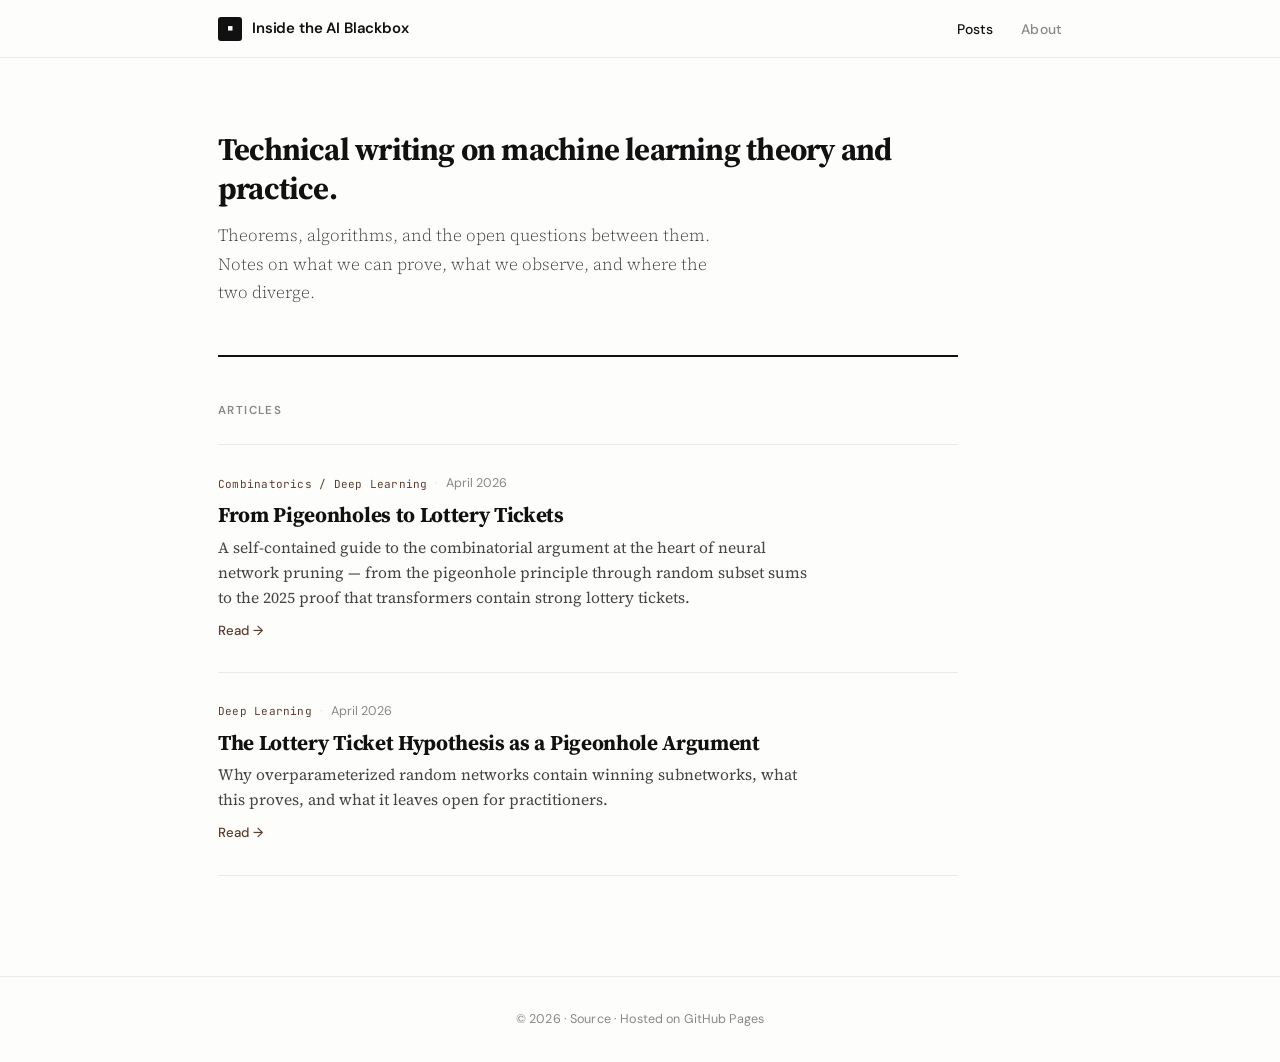
==== commit 2545e18a: "Modifs to the front end" ====
--- a/index.html
+++ b/index.html
@@ -36,6 +36,18 @@
       <div class="posts-section-title">Articles</div>
 
       <!-- POST 1 -->
+      <a href="posts/pigeonhole-to-lottery-tickets.html" class="post-card">
+        <div class="post-card-meta">
+          <span class="post-card-tag">Combinatorics / Deep Learning</span>
+          <span class="sep">·</span>
+          <span>April 2026</span>
+        </div>
+        <h2>From Pigeonholes to Lottery Tickets</h2>
+        <p>A self-contained guide to the combinatorial argument at the heart of neural network pruning — from the pigeonhole principle through random subset sums to the 2025 proof that transformers contain strong lottery tickets.</p>
+        <span class="read-more">Read <span class="arrow">→</span></span>
+      </a>
+
+      <!-- POST 2 -->
       <a href="posts/lottery-ticket-hypothesis.html" class="post-card">
         <div class="post-card-meta">
           <span class="post-card-tag">Deep Learning</span>
--- a/css/style.css
+++ b/css/style.css
@@ -10,18 +10,18 @@
   --fg:             #111111;
   --fg-secondary:   #444444;
   --fg-muted:       #888888;
-  --accent:         #1a3a52;
-  --accent-soft:    #1a3a520d;
-  --accent-hover:   #244d6c;
-  --accent-line:    #1a3a5240;
+  --accent:         #5c3d2e;
+  --accent-soft:    #5c3d2e0d;
+  --accent-hover:   #7a5240;
+  --accent-line:    #5c3d2e40;
   --green:          #2d5016;
   --green-soft:     #2d50160c;
-  --blue:           #1a3a52;
-  --blue-soft:      #1a3a520c;
+  --blue:           #3b5068;
+  --blue-soft:      #3b50680c;
   --amber:          #8b5e00;
   --amber-soft:     #8b5e000c;
-  --red:            #7a1a1a;
-  --red-soft:       #7a1a1a0c;
+  --red:            #5c3d2e;
+  --red-soft:       #5c3d2e0c;
   --border:         #ddd;
   --border-light:   #eaeaea;
   --rule:           #111111;
@@ -30,7 +30,7 @@
   --sans:     'DM Sans', -apple-system, sans-serif;
   --mono:     'JetBrains Mono', monospace;
 
-  --content-w:  680px;
+  --content-w:  740px;
   --page-w:     900px;
 
   --shadow-sm:  0 1px 3px rgba(0,0,0,0.03);
